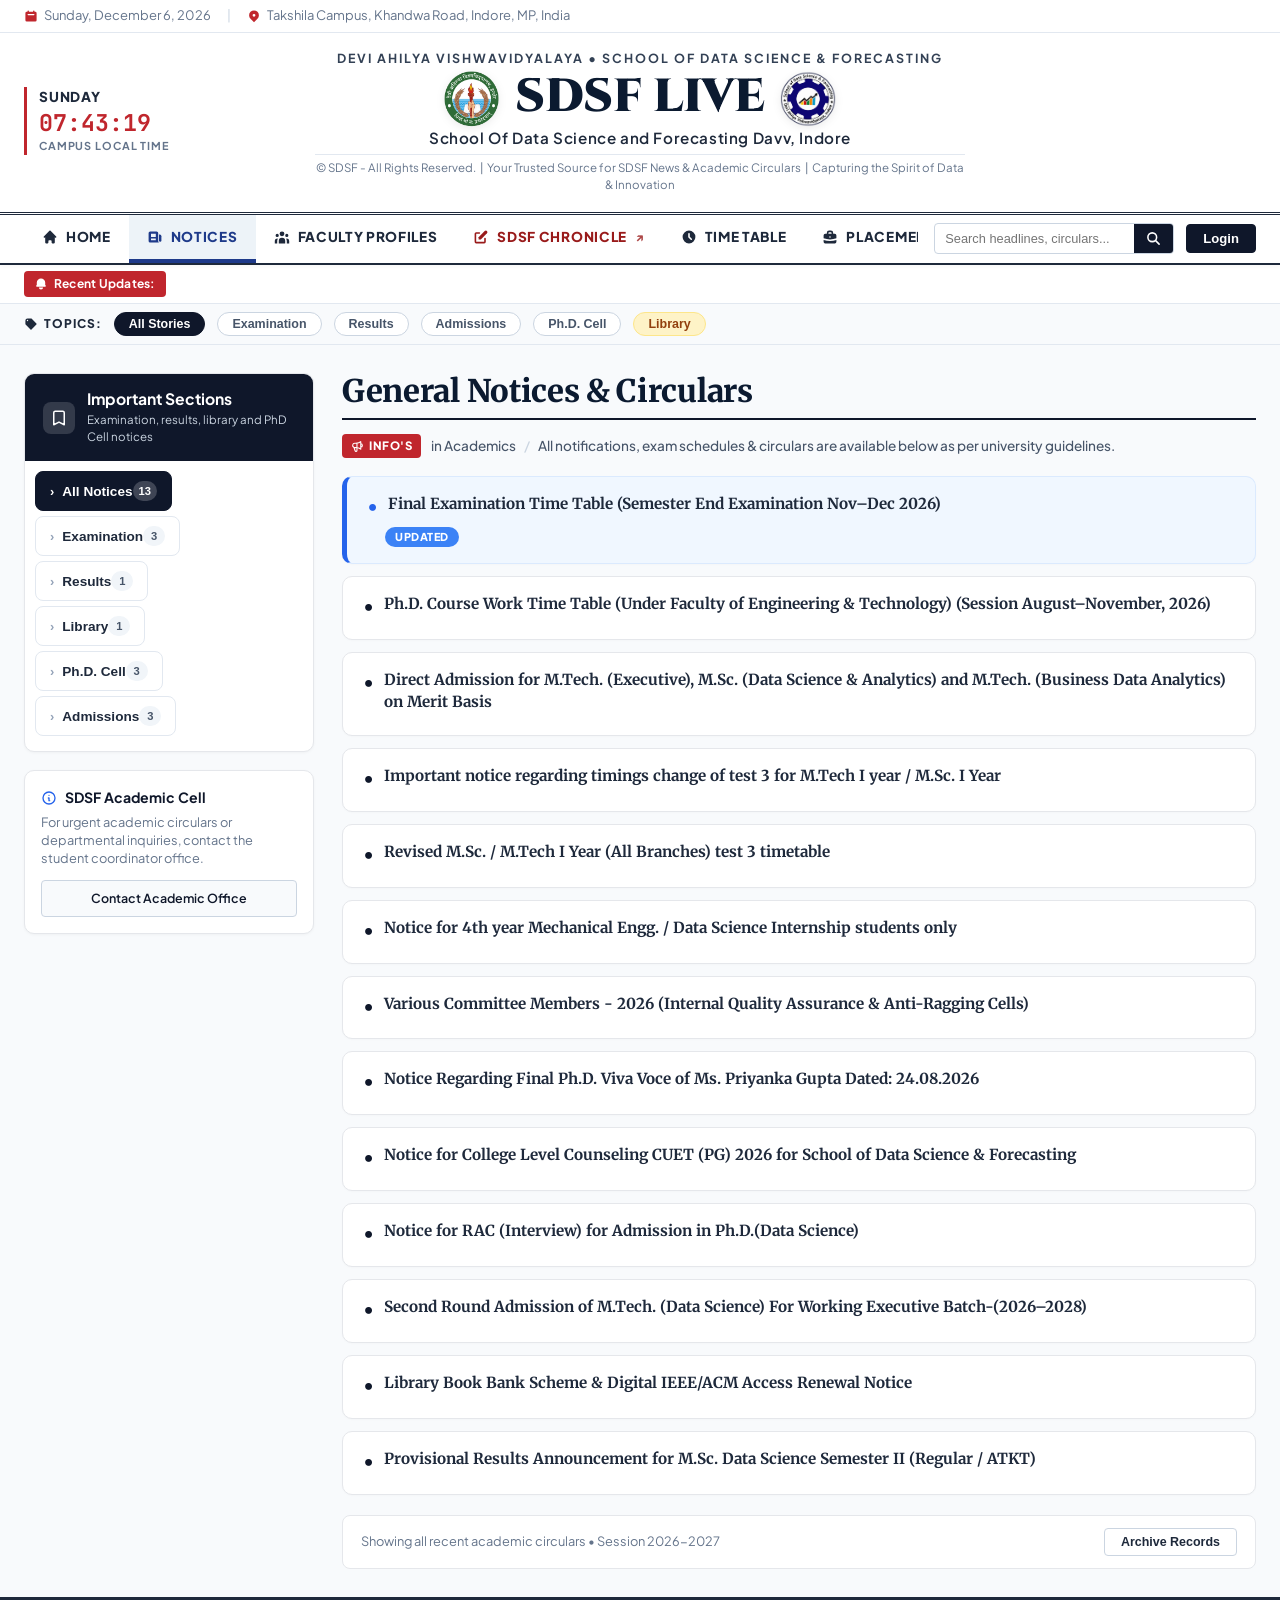
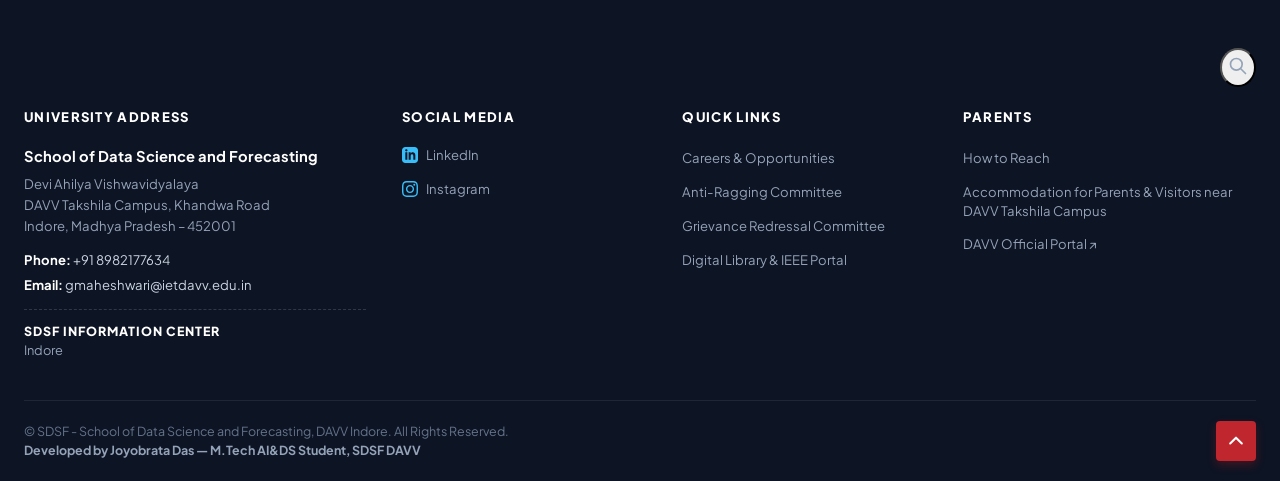
==== index.html @ da184809 "Merge pull request #7 from omsingh-19/main: Updated Placement info, font, and gallery" ====
<!DOCTYPE html>
<html lang="en">
<head>
  <meta charset="UTF-8">
  <meta name="viewport" content="width=device-width, initial-scale=1.0">
  <title>General Notices &amp; Circulars | SDSF Live</title>
  <link rel="stylesheet" href="css/style.css?v=placement-gallery-5">
  <link rel="icon" type="image/png" href="Photoes/departmentlogo_transparent.png">
</head>
<body>

  <!-- Top Editorial Date & Location Bar (Theme inspiration from Image 2) -->
  <div class="editorial-topbar">
    <div class="editorial-topbar-inner">
      <div class="topbar-meta-left">
        <span class="topbar-item" id="topbar-current-date">
          <svg fill="currentColor" viewBox="0 0 20 20"><path fill-rule="evenodd" d="M6 2a1 1 0 00-1 1v1H4a2 2 0 00-2 2v10a2 2 0 002 2h12a2 2 0 002-2V6a2 2 0 00-2-2h-1V3a1 1 0 10-2 0v1H7V3a1 1 0 00-1-1zm0 5a1 1 0 000 2h8a1 1 0 100-2H6z" clip-rule="evenodd"></path></svg>
          <span id="live-date-str">Thursday, November 19, 2026</span>
        </span>
        <span class="topbar-divider">|</span>
        <span class="topbar-item">
          <svg fill="currentColor" viewBox="0 0 20 20"><path fill-rule="evenodd" d="M5.05 4.05a7 7 0 119.9 9.9L10 18.9l-4.95-4.95a7 7 0 010-9.9zM10 11a2 2 0 100-4 2 2 0 000 4z" clip-rule="evenodd"></path></svg>
          Takshila Campus, Khandwa Road, Indore, MP, India
        </span>
      </div>
    </div>
  </div>

  <!-- Editorial Masthead (Themed like Image 2: SDSF Chronicle aesthetic) -->
  <header class="masthead-wrapper">
    <div class="masthead-inner">
      <!-- Left: Campus Local Time & Day Box -->
      <div class="masthead-timebox">
        <div class="timebox-day" id="masthead-day">THURSDAY</div>
        <div class="timebox-clock" id="masthead-live-clock">09:52:10</div>
        <div class="timebox-label">CAMPUS LOCAL TIME</div>
      </div>

      <!-- Center: Main Brand & Department Heading -->
      <div class="masthead-center">
        <div class="masthead-sub-title">DEVI AHILYA VISHWAVIDYALAYA &bull; SCHOOL OF DATA SCIENCE &amp; FORECASTING</div>
        <div class="masthead-title-row">
          <img src="Photoes/davvLogo.png" alt="DAVV Indore University Logo" class="masthead-logo">
          <h1 class="masthead-main-title">SDSF Live</h1>
          <img src="Photoes/departmentlogo_transparent.png" alt="SDSF Department Logo" class="masthead-logo">
        </div>
        <div class="masthead-fullform">School Of Data Science and Forecasting Davv, Indore</div>
        <div class="masthead-credits-line">
          &copy; SDSF - All Rights Reserved. &nbsp;|&nbsp; Your Trusted Source for SDSF News &amp; Academic Circulars &nbsp;|&nbsp; Capturing the Spirit of Data &amp; Innovation
        </div>
      </div>

      <!-- Right: Balanced Empty Spacer for clean grid alignment -->
      <div class="masthead-right-spacer" aria-hidden="true"></div>
    </div>
  </header>

  <!-- Editorial Navigation Bar (EXACTLY Styled like Image 4 with Double Top Rule & Active Underline Bar) -->
  <nav class="chronicle-navbar" aria-label="Main Navigation">
    <div class="chronicle-navbar-inner">
      <ul class="chronicle-nav-list">
        <!-- HOME Tab -->
        <li class="chronicle-nav-item">
          <a href="index.html" class="chronicle-nav-link ">
            <svg class="nav-icon" width="16" height="16" fill="currentColor" viewBox="0 0 20 20"><path d="M10.707 2.293a1 1 0 00-1.414 0l-7 7a1 1 0 001.414 1.414L4 10.414V17a1 1 0 001 1h2a1 1 0 001-1v-2a1 1 0 011-1h2a1 1 0 011 1v2a1 1 0 001 1h2a1 1 0 001-1v-6.586l.293.293a1 1 0 001.414-1.414l-7-7z"></path></svg>
            <span class="nav-text">HOME</span>
          </a>
        </li>

        <!-- NOTICES Tab -->
        <li class="chronicle-nav-item">
          <a href="index.html" class="chronicle-nav-link active">
            <svg class="nav-icon" width="16" height="16" fill="currentColor" viewBox="0 0 20 20"><path fill-rule="evenodd" d="M2 5a2 2 0 012-2h8a2 2 0 012 2v10a2 2 0 002 2H4a2 2 0 01-2-2V5zm3 1h6v4H5V6zm6 6H5v2h6v-2z" clip-rule="evenodd"></path><path d="M15 7h1a2 2 0 012 2v5.5a1.5 1.5 0 01-3 0V7z"></path></svg>
            <span class="nav-text">NOTICES</span>
          </a>
        </li>

        <!-- FACULTY PROFILES Tab -->
        <li class="chronicle-nav-item">
          <a href="faculty.html" class="chronicle-nav-link ">
            <svg class="nav-icon" width="16" height="16" fill="currentColor" viewBox="0 0 20 20"><path d="M13 6a3 3 0 11-6 0 3 3 0 016 0zM18 8a2 2 0 11-4 0 2 2 0 014 0zM14 15a4 4 0 00-8 0v3h8v-3zM6 8a2 2 0 11-4 0 2 2 0 014 0zM16 18v-3a5.972 5.972 0 00-.75-2.906A3.005 3.005 0 0119 15v3h-3zM4.75 12.094A5.973 5.973 0 004 15v3H1v-3a3 3 0 013.75-2.906z"></path></svg>
            <span class="nav-text">FACULTY PROFILES</span>
          </a>
        </li>

        <!-- SDSF CHRONICLE Tab (Replaces IET Times; Click opens external link) -->
        <li class="chronicle-nav-item">
          <a href="https://dsf.dauniv.ac.in/SDSF_News/news.php" target="_blank" rel="noopener noreferrer" class="chronicle-nav-link chronicle-external" title="Open SDSF Chronicle News Portal">
            <svg class="nav-icon" width="16" height="16" fill="currentColor" viewBox="0 0 20 20"><path d="M17.414 2.586a2 2 0 00-2.828 0L7 10.172V13h2.828l7.586-7.586a2 2 0 000-2.828z"></path><path fill-rule="evenodd" d="M2 6a2 2 0 012-2h4a1 1 0 010 2H4v10h10v-4a1 1 0 112 0v4a2 2 0 01-2 2H4a2 2 0 01-2-2V6z" clip-rule="evenodd"></path></svg>
            <span class="nav-text">SDSF CHRONICLE</span>
            <span class="external-tag">&#x2197;</span>
          </a>
        </li>

        <!-- TIME TABLE Tab -->
        <li class="chronicle-nav-item">
          <a href="timetable.html" class="chronicle-nav-link ">
            <svg class="nav-icon" width="16" height="16" fill="currentColor" viewBox="0 0 20 20"><path fill-rule="evenodd" d="M10 18a8 8 0 100-16 8 8 0 000 16zm1-12a1 1 0 10-2 0v4a1 1 0 00.293.707l2.828 2.829a1 1 0 101.415-1.415L11 9.586V6z" clip-rule="evenodd"></path></svg>
            <span class="nav-text">TIME TABLE</span>
          </a>
        </li>

        <!-- PLACEMENTS Tab (Replaces Auditorium Booking) -->
        <li class="chronicle-nav-item">
          <a href="placements.html" class="chronicle-nav-link ">
            <svg class="nav-icon" width="16" height="16" fill="currentColor" viewBox="0 0 20 20"><path fill-rule="evenodd" d="M6 6V5a3 3 0 013-3h2a3 3 0 013 3v1h2a2 2 0 012 2v3.57A22.952 22.952 0 0110 13a22.95 22.95 0 01-8-1.43V8a2 2 0 012-2h2zm2-1a1 1 0 011-1h2a1 1 0 011 1v1H8V5zm1 5a1 1 0 011-1h.01a1 1 0 110 2H10a1 1 0 01-1-1z"></path><path d="M2 13.692V16a2 2 0 002 2h12a2 2 0 002-2v-2.308A24.974 24.974 0 0110 15c-2.796 0-5.487-.46-8-1.308z"></path></svg>
            <span class="nav-text">PLACEMENTS</span>
          </a>
        </li>
      </ul>

      <!-- Right Search Box & Login (as shown in Image 4) -->
      <div class="chronicle-nav-right">
        <div class="chronicle-search-container">
          <input type="text" id="live-notices-search" placeholder="Search headlines, circulars..." onkeyup="handleLiveSearch(this.value)">
          <button type="button" class="chronicle-search-btn" title="Search" onclick="triggerSearch()">
            <svg width="15" height="15" fill="none" stroke="currentColor" viewBox="0 0 24 24"><path stroke-linecap="round" stroke-linejoin="round" stroke-width="2.5" d="M21 21l-6-6m2-5a7 7 0 11-14 0 7 7 0 0114 0z"></path></svg>
          </button>
        </div>
        <button type="button" class="btn-login-header" onclick="openLoginModal()">Login</button>
      </div>
    </div>
  </nav>

  <!-- News Ticker / Recent Updates (Directly below Nav Bar, matching Image 4 & Image 2) -->
  <div class="news-ticker-bar">
    <div class="news-ticker-inner">
      <div class="ticker-badge">
        <svg width="14" height="14" fill="currentColor" viewBox="0 0 20 20"><path d="M10 2a6 6 0 00-6 6v3.586l-.707.707A1 1 0 004 14h12a1 1 0 00.707-1.707L16 11.586V8a6 6 0 00-6-6zM10 18a3 3 0 01-3-3h6a3 3 0 01-3 3z"></path></svg>
        Recent Updates:
      </div>
      <div class="ticker-marquee-wrapper">
        <div class="ticker-marquee-content" id="ticker-content">
          <span class="ticker-item"><a href="index.html?category=examination">Final Examination Time Table (Semester End Examination Nov&ndash;Dec 2026) updated</a></span>
          <span class="ticker-sep">/</span>
          <span class="ticker-item"><a href="index.html?category=admissions">Direct Admission for M.Tech. (Executive), M.Sc. (Data Science &amp; Analytics) open on Merit Basis</a></span>
          <span class="ticker-sep">/</span>
          <span class="ticker-item"><a href="https://dsf.dauniv.ac.in/SDSF_News/news.php" target="_blank">Workshop Conducted: Cyber Security &amp; Internet Ethics at SDSF Takshila Campus</a></span>
          <span class="ticker-sep">/</span>
          <span class="ticker-item"><a href="index.html?category=phd">Ph.D. Course Work Time Table (Session August&ndash;November, 2026) released</a></span>
          <span class="ticker-sep">/</span>
          <span class="ticker-item">Welcome to SDSF Live &mdash; Official Academic &amp; Notice Portal</span>
        </div>
      </div>
    </div>
  </div>

  <!-- Topics / Quick Filter Chips (Themed after Image 2) -->
  <div class="topics-row-bar">
    <div class="topics-row-inner">
      <span class="topics-label">
        <svg width="14" height="14" fill="currentColor" viewBox="0 0 20 20"><path fill-rule="evenodd" d="M17.707 9.293a1 1 0 010 1.414l-7 7a1 1 0 01-1.414 0l-7-7A.997.997 0 012 10V5a3 3 0 013-3h5c.256 0 .512.098.707.293l7 7zM5 6a1 1 0 100-2 1 1 0 000 2z" clip-rule="evenodd"></path></svg>
        TOPICS:
      </span>
      <button type="button" class="topic-chip active" onclick="filterByTopic('all', this)">All Stories</button>
      <button type="button" class="topic-chip" onclick="filterByTopic('examination', this)">Examination</button>
      <button type="button" class="topic-chip" onclick="filterByTopic('results', this)">Results</button>
      <button type="button" class="topic-chip" onclick="filterByTopic('admissions', this)">Admissions</button>
      <button type="button" class="topic-chip" onclick="filterByTopic('phd', this)">Ph.D. Cell</button>
      <button type="button" class="topic-chip chip-amber" onclick="filterByTopic('library', this)">Library</button>
    </div>
  </div>

<!-- Main Content Area: Notices View (Plain, Simple & Elegant UI) -->
<main class="main-content-section">
  <div class="notices-layout-grid">

    <!-- Left Sidebar: Important Sections -->
    <aside class="important-sections-sidebar" aria-label="Important Notice Sections">
      <div class="important-sections-card">
        <div class="important-sections-header-simple">
          <div class="sec-header-icon-simple">
            <!-- Pin Icon -->
            <svg width="18" height="18" fill="none" stroke="currentColor" viewBox="0 0 24 24">
              <path stroke-linecap="round" stroke-linejoin="round" stroke-width="2" d="M5 5a2 2 0 012-2h10a2 2 0 012 2v16l-7-3.5L5 21V5z"></path>
            </svg>
          </div>
          <div class="sec-header-text">
            <h3>Important Sections</h3>
            <p>Examination, results, library and PhD Cell notices</p>
          </div>
        </div>

        <ul class="important-sections-list">
          <!-- All Notices -->
          <li class="sec-nav-item">
            <button type="button" class="sec-nav-link active" data-category="all" onclick="filterByCategory('all', this)">
              <span class="sec-nav-label">
                <span class="chevron">&#x203A;</span>
                All Notices
              </span>
              <span class="badge-count">13</span>
            </button>
          </li>

          <!-- Examination -->
          <li class="sec-nav-item">
            <button type="button" class="sec-nav-link" data-category="examination" onclick="filterByCategory('examination', this)">
              <span class="sec-nav-label">
                <span class="chevron">&#x203A;</span>
                Examination
              </span>
              <span class="badge-count">3</span>
            </button>
          </li>

          <!-- Results -->
          <li class="sec-nav-item">
            <button type="button" class="sec-nav-link" data-category="results" onclick="filterByCategory('results', this)">
              <span class="sec-nav-label">
                <span class="chevron">&#x203A;</span>
                Results
              </span>
              <span class="badge-count">1</span>
            </button>
          </li>

          <!-- Library -->
          <li class="sec-nav-item">
            <button type="button" class="sec-nav-link" data-category="library" onclick="filterByCategory('library', this)">
              <span class="sec-nav-label">
                <span class="chevron">&#x203A;</span>
                Library
              </span>
              <span class="badge-count">1</span>
            </button>
          </li>

          <!-- Ph.D. Cell -->
          <li class="sec-nav-item">
            <button type="button" class="sec-nav-link" data-category="phd" onclick="filterByCategory('phd', this)">
              <span class="sec-nav-label">
                <span class="chevron">&#x203A;</span>
                Ph.D. Cell
              </span>
              <span class="badge-count">3</span>
            </button>
          </li>

          <!-- Admissions -->
          <li class="sec-nav-item">
            <button type="button" class="sec-nav-link" data-category="admissions" onclick="filterByCategory('admissions', this)">
              <span class="sec-nav-label">
                <span class="chevron">&#x203A;</span>
                Admissions
              </span>
              <span class="badge-count">3</span>
            </button>
          </li>
        </ul>
      </div>

      <!-- Quick Info / Helpdesk Card -->
      <div class="sidebar-info-card">
        <h4>
          <svg width="16" height="16" fill="none" stroke="#2563eb" viewBox="0 0 24 24"><path stroke-linecap="round" stroke-linejoin="round" stroke-width="2" d="M13 16h-1v-4h-1m1-4h.01M21 12a9 9 0 11-18 0 9 9 0 0118 0z"></path></svg>
          SDSF Academic Cell
        </h4>
        <p>For urgent academic circulars or departmental inquiries, contact the student coordinator office.</p>
        <a href="mailto:gmaheshwari@ietdavv.edu.in" class="btn-contact-help">Contact Academic Office</a>
      </div>
    </aside>

    <!-- Right Main Area: General Notices & Circulars (Exact UI from Latest Image) -->
    <section class="official-notices-section" aria-label="General Notices and Circulars">
      <!-- Section Title matching image: "General Notices & Circulars" -->
      <div class="official-notices-title-wrapper">
        <h2 class="official-notices-main-heading">General Notices &amp; Circulars</h2>
      </div>

      <!-- Red INFO'S Callout Line matching image -->
      <div class="infos-subbar-clean">
        <span class="infos-tag-pill">
          <svg width="13" height="13" fill="none" stroke="currentColor" viewBox="0 0 24 24"><path stroke-linecap="round" stroke-linejoin="round" stroke-width="2" d="M11 5.882V19.24a1.76 1.76 0 01-3.417.592l-2.147-6.15M18 13a3 3 0 100-6M5.436 13.683A4.001 4.001 0 017 6h1.832c4.1 0 7.625-1.234 9.168-3v14c-1.543-1.766-5.067-3-9.168-3H7a3.988 3.988 0 01-1.564-.317z"></path></svg>
          INFO'S
        </span>
        <span class="infos-subbar-text">
          in Academics &nbsp;<span class="infos-slash">/</span>&nbsp; All notifications, exam schedules &amp; circulars are available below as per university guidelines.
        </span>
      </div>

      <!-- Clean, Plain and Simple Notices Cards List (Exactly as in uploaded image) -->
      <div class="clean-notices-list" id="notices-list-wrapper">
                  <article class="clean-notice-card clean-notice-card-featured" 
                   data-id="1" 
                   data-category="examination">
            <div class="clean-notice-content">
              <!-- Bullet and Title in Serif Typography -->
              <div class="clean-notice-title-row">
                <span class="clean-notice-bullet bullet-blue">&bull;</span>
                <h3 class="clean-notice-title">
                                      <a href="notices_pdfs/FinalExaminationTimeTable.pdf" target="_blank" rel="noopener noreferrer">
                                      Final Examination Time Table (Semester End Examination Nov–Dec 2026)                                      </a>
                                  </h3>
              </div>

              <!-- Badge below title if present (e.g. UPDATED badge on first card) -->
                              <div class="clean-notice-badge-wrapper">
                  <span class="clean-notice-badge clean-badge-primary">
                    UPDATED                  </span>
                </div>
                          </div>
          </article>
                  <article class="clean-notice-card " 
                   data-id="2" 
                   data-category="phd">
            <div class="clean-notice-content">
              <!-- Bullet and Title in Serif Typography -->
              <div class="clean-notice-title-row">
                <span class="clean-notice-bullet ">&bull;</span>
                <h3 class="clean-notice-title">
                                      <a href="notices_pdfs/Ph.D.-Course-Work-Time-Table-2026.pdf" target="_blank" rel="noopener noreferrer">
                                      Ph.D. Course Work Time Table (Under Faculty of Engineering &amp; Technology) (Session August–November, 2026)                                      </a>
                                  </h3>
              </div>

              <!-- Badge below title if present (e.g. UPDATED badge on first card) -->
                              <div class="clean-notice-badge-wrapper">
                  <span class="clean-notice-badge clean-badge-neutral">
                    LATEST                  </span>
                </div>
                          </div>
          </article>
                  <article class="clean-notice-card " 
                   data-id="3" 
                   data-category="admissions">
            <div class="clean-notice-content">
              <!-- Bullet and Title in Serif Typography -->
              <div class="clean-notice-title-row">
                <span class="clean-notice-bullet ">&bull;</span>
                <h3 class="clean-notice-title">
                                      <a href="notices_pdfs/08-21-2026_0405pm87036.pdf" target="_blank" rel="noopener noreferrer">
                                      Direct Admission for M.Tech. (Executive), M.Sc. (Data Science &amp; Analytics) and M.Tech. (Business Data Analytics) on Merit Basis                                      </a>
                                  </h3>
              </div>

              <!-- Badge below title if present (e.g. UPDATED badge on first card) -->
                              <div class="clean-notice-badge-wrapper">
                  <span class="clean-notice-badge clean-badge-neutral">
                    OPEN                  </span>
                </div>
                          </div>
          </article>
                  <article class="clean-notice-card " 
                   data-id="4" 
                   data-category="examination">
            <div class="clean-notice-content">
              <!-- Bullet and Title in Serif Typography -->
              <div class="clean-notice-title-row">
                <span class="clean-notice-bullet ">&bull;</span>
                <h3 class="clean-notice-title">
                                      Important notice regarding timings change of test 3 for M.Tech I year / M.Sc. I Year                                  </h3>
              </div>

              <!-- Badge below title if present (e.g. UPDATED badge on first card) -->
                              <div class="clean-notice-badge-wrapper">
                  <span class="clean-notice-badge clean-badge-neutral">
                    CIRCULAR                  </span>
                </div>
                          </div>
          </article>
                  <article class="clean-notice-card " 
                   data-id="5" 
                   data-category="examination">
            <div class="clean-notice-content">
              <!-- Bullet and Title in Serif Typography -->
              <div class="clean-notice-title-row">
                <span class="clean-notice-bullet ">&bull;</span>
                <h3 class="clean-notice-title">
                                      Revised M.Sc. / M.Tech I Year (All Branches) test 3 timetable                                  </h3>
              </div>

              <!-- Badge below title if present (e.g. UPDATED badge on first card) -->
                              <div class="clean-notice-badge-wrapper">
                  <span class="clean-notice-badge clean-badge-neutral">
                    REVISED                  </span>
                </div>
                          </div>
          </article>
                  <article class="clean-notice-card " 
                   data-id="6" 
                   data-category="general">
            <div class="clean-notice-content">
              <!-- Bullet and Title in Serif Typography -->
              <div class="clean-notice-title-row">
                <span class="clean-notice-bullet ">&bull;</span>
                <h3 class="clean-notice-title">
                                      Notice for 4th year Mechanical Engg. / Data Science Internship students only                                  </h3>
              </div>

              <!-- Badge below title if present (e.g. UPDATED badge on first card) -->
                              <div class="clean-notice-badge-wrapper">
                  <span class="clean-notice-badge clean-badge-neutral">
                    LATEST                  </span>
                </div>
                          </div>
          </article>
                  <article class="clean-notice-card " 
                   data-id="7" 
                   data-category="general">
            <div class="clean-notice-content">
              <!-- Bullet and Title in Serif Typography -->
              <div class="clean-notice-title-row">
                <span class="clean-notice-bullet ">&bull;</span>
                <h3 class="clean-notice-title">
                                      <a href="notices_pdfs/Anti-Raggin-Committee-Members-2026.pdf" target="_blank" rel="noopener noreferrer">
                                      Various Committee Members - 2026 (Internal Quality Assurance &amp; Anti-Ragging Cells)                                      </a>
                                  </h3>
              </div>

              <!-- Badge below title if present (e.g. UPDATED badge on first card) -->
                              <div class="clean-notice-badge-wrapper">
                  <span class="clean-notice-badge clean-badge-neutral">
                    OFFICIAL                  </span>
                </div>
                          </div>
          </article>
                  <article class="clean-notice-card " 
                   data-id="8" 
                   data-category="phd">
            <div class="clean-notice-content">
              <!-- Bullet and Title in Serif Typography -->
              <div class="clean-notice-title-row">
                <span class="clean-notice-bullet ">&bull;</span>
                <h3 class="clean-notice-title">
                                      <a href="notices_pdfs/Ph.D.Vivo-Voce-Ms-Priyanka-Gupta.pdf" target="_blank" rel="noopener noreferrer">
                                      Notice Regarding Final Ph.D. Viva Voce of Ms. Priyanka Gupta Dated: 24.08.2026                                      </a>
                                  </h3>
              </div>

              <!-- Badge below title if present (e.g. UPDATED badge on first card) -->
                              <div class="clean-notice-badge-wrapper">
                  <span class="clean-notice-badge clean-badge-neutral">
                    VIVA VOCE                  </span>
                </div>
                          </div>
          </article>
                  <article class="clean-notice-card " 
                   data-id="9" 
                   data-category="admissions">
            <div class="clean-notice-content">
              <!-- Bullet and Title in Serif Typography -->
              <div class="clean-notice-title-row">
                <span class="clean-notice-bullet ">&bull;</span>
                <h3 class="clean-notice-title">
                                      Notice for College Level Counseling CUET (PG) 2026 for School of Data Science &amp; Forecasting                                  </h3>
              </div>

              <!-- Badge below title if present (e.g. UPDATED badge on first card) -->
                              <div class="clean-notice-badge-wrapper">
                  <span class="clean-notice-badge clean-badge-neutral">
                    COUNSELING                  </span>
                </div>
                          </div>
          </article>
                  <article class="clean-notice-card " 
                   data-id="10" 
                   data-category="phd">
            <div class="clean-notice-content">
              <!-- Bullet and Title in Serif Typography -->
              <div class="clean-notice-title-row">
                <span class="clean-notice-bullet ">&bull;</span>
                <h3 class="clean-notice-title">
                                      <a href="notices_pdfs/RAC-Data-Science-June-2026.pdf" target="_blank" rel="noopener noreferrer">
                                      Notice for RAC (Interview) for Admission in Ph.D.(Data Science)                                      </a>
                                  </h3>
              </div>

              <!-- Badge below title if present (e.g. UPDATED badge on first card) -->
                              <div class="clean-notice-badge-wrapper">
                  <span class="clean-notice-badge clean-badge-neutral">
                    INTERVIEW                  </span>
                </div>
                          </div>
          </article>
                  <article class="clean-notice-card " 
                   data-id="11" 
                   data-category="admissions">
            <div class="clean-notice-content">
              <!-- Bullet and Title in Serif Typography -->
              <div class="clean-notice-title-row">
                <span class="clean-notice-bullet ">&bull;</span>
                <h3 class="clean-notice-title">
                                      <a href="notices_pdfs/Second Round Admission of M.Tech. (Data Science) M.Tech. (Data Science) For Working Executive Batch-(2026-2028).pdf" target="_blank" rel="noopener noreferrer">
                                      Second Round Admission of M.Tech. (Data Science) For Working Executive Batch-(2026–2028)                                      </a>
                                  </h3>
              </div>

              <!-- Badge below title if present (e.g. UPDATED badge on first card) -->
                              <div class="clean-notice-badge-wrapper">
                  <span class="clean-notice-badge clean-badge-neutral">
                    EXECUTIVE                  </span>
                </div>
                          </div>
          </article>
                  <article class="clean-notice-card " 
                   data-id="12" 
                   data-category="library">
            <div class="clean-notice-content">
              <!-- Bullet and Title in Serif Typography -->
              <div class="clean-notice-title-row">
                <span class="clean-notice-bullet ">&bull;</span>
                <h3 class="clean-notice-title">
                                      Library Book Bank Scheme &amp; Digital IEEE/ACM Access Renewal Notice                                  </h3>
              </div>

              <!-- Badge below title if present (e.g. UPDATED badge on first card) -->
                              <div class="clean-notice-badge-wrapper">
                  <span class="clean-notice-badge clean-badge-neutral">
                    LIBRARY                  </span>
                </div>
                          </div>
          </article>
                  <article class="clean-notice-card " 
                   data-id="13" 
                   data-category="results">
            <div class="clean-notice-content">
              <!-- Bullet and Title in Serif Typography -->
              <div class="clean-notice-title-row">
                <span class="clean-notice-bullet ">&bull;</span>
                <h3 class="clean-notice-title">
                                      Provisional Results Announcement for M.Sc. Data Science Semester II (Regular / ATKT)                                  </h3>
              </div>

              <!-- Badge below title if present (e.g. UPDATED badge on first card) -->
                              <div class="clean-notice-badge-wrapper">
                  <span class="clean-notice-badge clean-badge-neutral">
                    RESULT                  </span>
                </div>
                          </div>
          </article>
              </div>

      <!-- Bottom Archive Controls -->
      <div class="notices-pagination-bar" style="margin-top: 20px; border-radius: 8px;">
        <span>Showing all recent academic circulars &bull; Session 2026-2027</span>
        <button type="button" class="btn-load-more" onclick="alert('All archive records loaded from Takshila DAVV repository.')">Archive Records</button>
      </div>
    </section>
  </div>
</main>

  <!-- Footer (Image 4 Design & Content) -->
  <footer class="site-footer">
    <div class="footer-inner">
      <!-- Top Row with Search Icon -->
      <div class="footer-top-row">
        <button type="button" class="footer-search-trigger" onclick="document.getElementById('live-notices-search')?.focus(); window.scrollTo({top: 0, behavior: 'smooth'});" title="Search SDSF Portal" aria-label="Search SDSF Portal">
          <svg width="20" height="20" fill="none" stroke="currentColor" viewBox="0 0 24 24"><path stroke-linecap="round" stroke-linejoin="round" stroke-width="2" d="M21 21l-6-6m2-5a7 7 0 11-14 0 7 7 0 0114 0z"></path></svg>
        </button>
      </div>

      <!-- 4 Columns Grid -->
      <div class="footer-columns-grid">
        <!-- Col 1: University Address -->
        <div class="footer-col">
          <h4>UNIVERSITY ADDRESS</h4>
          <div class="footer-univ-name">School of Data Science and Forecasting</div>
          <div class="footer-address-text">
            Devi Ahilya Vishwavidyalaya<br>
            DAVV Takshila Campus, Khandwa Road<br>
            Indore, Madhya Pradesh &ndash; 452001
          </div>
          <div class="footer-contact-line">
            <strong>Phone:</strong> <a href="tel:+918982177634">+91 8982177634</a>
          </div>
          <div class="footer-contact-line">
            <strong>Email:</strong> <a href="mailto:gmaheshwari@ietdavv.edu.in">gmaheshwari@ietdavv.edu.in</a>
          </div>
          
          <div class="footer-info-center-box">
            <h5>SDSF INFORMATION CENTER</h5>
            <p>Indore</p>
          </div>
        </div>

        <!-- Col 2: Social Media -->
        <div class="footer-col">
          <h4>SOCIAL MEDIA</h4>
          <ul class="footer-links-list">
            <li>
              <a href="https://www.linkedin.com" target="_blank" rel="noopener noreferrer" class="footer-social-link">
                <svg fill="currentColor" viewBox="0 0 24 24"><path d="M19 0h-14c-2.761 0-5 2.239-5 5v14c0 2.761 2.239 5 5 5h14c2.762 0 5-2.239 5-5v-14c0-2.761-2.238-5-5-5zm-11 19h-3v-11h3v11zm-1.5-12.268c-.966 0-1.75-.79-1.75-1.764s.784-1.764 1.75-1.764 1.75.79 1.75 1.764-.783 1.764-1.75 1.764zm13.5 12.268h-3v-5.604c0-3.368-4-3.113-4 0v5.604h-3v-11h3v1.765c1.396-2.586 7-2.777 7 2.476v6.759z"/></svg>
                LinkedIn
              </a>
            </li>
            <li>
              <a href="https://www.instagram.com" target="_blank" rel="noopener noreferrer" class="footer-social-link">
                <svg fill="currentColor" viewBox="0 0 24 24"><path d="M12 2.163c3.204 0 3.584.012 4.85.07 3.252.148 4.771 1.691 4.919 4.919.058 1.265.069 1.645.069 4.849 0 3.205-.012 3.584-.069 4.849-.149 3.225-1.664 4.771-4.919 4.919-1.266.058-1.644.07-4.85.07-3.204 0-3.584-.012-4.849-.07-3.26-.149-4.771-1.699-4.919-4.92-.058-1.265-.07-1.644-.07-4.849 0-3.204.013-3.583.07-4.849.149-3.227 1.664-4.771 4.919-4.919 1.266-.057 1.645-.069 4.849-.069zm0-2.163c-3.259 0-3.667.014-4.947.072-4.358.2-6.78 2.618-6.98 6.98-.059 1.281-.073 1.689-.073 4.948 0 3.259.014 3.668.072 4.948.2 4.358 2.618 6.78 6.98 6.98 1.281.058 1.689.072 4.948.072 3.259 0 3.668-.014 4.948-.072 4.354-.2 6.782-2.618 6.979-6.98.059-1.28.073-1.689.073-4.948 0-3.259-.014-3.667-.072-4.947-.196-4.354-2.617-6.78-6.979-6.98-1.281-.059-1.69-.073-4.949-.073zm0 5.838c-3.403 0-6.162 2.759-6.162 6.162s2.759 6.163 6.162 6.163 6.162-2.759 6.162-6.163c0-3.403-2.759-6.162-6.162-6.162zm0 10.162c-2.209 0-4-1.79-4-4 0-2.209 1.791-4 4-4s4 1.791 4 4c0 2.21-1.791 4-4 4zm6.406-11.845c-.796 0-1.441.645-1.441 1.44s.645 1.44 1.441 1.44c.795 0 1.439-.645 1.439-1.44s-.644-1.44-1.439-1.44z"/></svg>
                Instagram
              </a>
            </li>
          </ul>
        </div>

        <!-- Col 3: Quick Links -->
        <div class="footer-col">
          <h4>QUICK LINKS</h4>
          <ul class="footer-links-list">
            <li><a href="placements.html">Careers &amp; Opportunities</a></li>
            <li><a href="index.html?category=general">Anti-Ragging Committee</a></li>
            <li><a href="index.html?category=general">Grievance Redressal Committee</a></li>
            <li><a href="index.html?category=library">Digital Library &amp; IEEE Portal</a></li>
          </ul>
        </div>

        <!-- Col 4: Parents -->
        <div class="footer-col">
          <h4>PARENTS</h4>
          <ul class="footer-links-list">
            <li><a href="#">How to Reach</a></li>
            <li><a href="#">Accommodation for Parents &amp; Visitors near DAVV Takshila Campus</a></li>
            <li><a href="https://www.dauniv.ac.in" target="_blank" rel="noopener noreferrer">DAVV Official Portal &#x2197;</a></li>
          </ul>
        </div>
      </div>

      <!-- Bottom Bar -->
      <div class="footer-bottom-bar">
        <div class="footer-copy-text">
          &copy; SDSF - School of Data Science and Forecasting, DAVV Indore. All Rights Reserved.<br>
          <strong>Developed by Joyobrata Das &mdash; M.Tech AI&amp;DS Student, SDSF DAVV</strong>
        </div>

        <!-- Back to Top Button -->
        <button type="button" class="btn-back-to-top" onclick="window.scrollTo({top: 0, behavior: 'smooth'})" title="Back to top" aria-label="Back to top">
          <svg width="20" height="20" fill="none" stroke="currentColor" viewBox="0 0 24 24"><path stroke-linecap="round" stroke-linejoin="round" stroke-width="2.5" d="M5 15l7-7 7 7"></path></svg>
        </button>
      </div>
    </div>
  </footer>

  <!-- Login Modal -->
  <div class="modal-overlay" id="loginModal">
    <div class="modal-dialog">
      <div class="modal-header">
        <h3>SDSF Live Portal Login</h3>
        <button type="button" class="modal-close-btn" onclick="closeLoginModal()">&times;</button>
      </div>
      <div class="modal-body">
        <form onsubmit="handleLoginSubmit(event)">
          <div class="form-group">
            <label for="loginRole">Account Type</label>
            <select id="loginRole" class="form-control">
              <option value="student">Student Portal</option>
              <option value="faculty">Faculty &amp; TT Incharge</option>
              <option value="admin">Administrator / Examination Cell</option>
            </select>
          </div>
          <div class="form-group">
            <label for="loginId">Enrollment / Employee ID</label>
            <input type="text" id="loginId" class="form-control" placeholder="e.g. DS2026-042" required>
          </div>
          <div class="form-group">
            <label for="loginPass">Password</label>
            <input type="password" id="loginPass" class="form-control" placeholder="Enter your password" required>
          </div>
          <button type="submit" class="btn-submit-modal">Sign In to SDSF Live</button>
        </form>
      </div>
    </div>
  </div>

  <!-- Notice Details Modal -->
  <div class="modal-overlay" id="noticeDetailsModal">
    <div class="modal-dialog" style="max-width: 600px;">
      <div class="modal-header">
        <h3 id="modalNoticeTitle">Notice Title</h3>
        <button type="button" class="modal-close-btn" onclick="closeNoticeModal()">&times;</button>
      </div>
      <div class="modal-body">
        <div id="modalNoticeMeta" style="font-size: 0.8rem; color: #64748b; margin-bottom: 12px;"></div>
        <p id="modalNoticeBody" style="font-size: 0.9rem; line-height: 1.6; color: #1e293b; margin-bottom: 20px;"></p>
        <div style="display: flex; justify-content: flex-end; gap: 10px;">
          <button type="button" class="btn-load-more" onclick="closeNoticeModal()">Close</button>
          <a href="#" id="modalNoticeDownloadBtn" class="btn-filter-apply" style="display: inline-flex; align-items: center; gap: 6px;" target="_blank">
            <svg width="14" height="14" fill="none" stroke="currentColor" viewBox="0 0 24 24"><path stroke-linecap="round" stroke-linejoin="round" stroke-width="2" d="M4 16v1a3 3 0 003 3h10a3 3 0 003-3v-1m-4-4l-4 4m0 0l-4-4m4 4V4"></path></svg>
            Download PDF
          </a>
        </div>
      </div>
    </div>
  </div>

  <script src="js/main.js?v=placement-gallery-3"></script>
</body>
</html>
---- css/style.css ----
/* ==========================================================================
   SDSF Live - School of Data Science & Forecasting, DAVV Indore
   Theme: Editorial Academic (Chronicle Clean Aesthetic)
   ========================================================================== */

@import url('https://fonts.googleapis.com/css2?family=Cinzel:wght@600;700;800;900&family=Playfair+Display:ital,wght@0,600;0,700;0,800;0,900;1,600&family=Plus+Jakarta+Sans:wght@300;400;500;600;700;800&family=Merriweather:ital,wght@0,300;0,400;0,700;1,400&family=JetBrains+Mono:wght@400;500;600&display=swap');

:root {
  /* Color Palette - Clean Editorial & Academic */
  --primary-navy: #0b1c38;
  --secondary-navy: #152846;
  --nav-navy: #1e293b;
  --active-blue-bar: #1e3a8a;
  --active-tab-bg: #edf3f8;
  
  --crimson-accent: #c0262d;
  --crimson-hover: #991b1b;
  
  --blue-featured: #2563eb;
  --blue-badge: #3b82f6;
  --blue-soft-bg: #f0f7ff;
  --blue-soft-border: #dbeafe;
  
  --bg-page: #f8fafc;
  --bg-card: #ffffff;
  --border-light: #e2e8f0;
  --border-medium: #cbd5e1;
  --border-card: #e5e7eb;
  --border-dark: #1e293b;
  
  --text-main: #0f172a;
  --text-heading: #0b1a30;
  --text-muted: #64748b;
  --text-light: #94a3b8;
  
  --font-serif: 'Merriweather', 'Playfair Display', Georgia, serif;
  --font-masthead: 'Cinzel', 'Playfair Display', serif;
  --font-sans: 'Plus Jakarta Sans', system-ui, -apple-system, sans-serif;
  --font-mono: 'JetBrains Mono', monospace;
  
  --radius-sm: 4px;
  --radius-md: 8px;
  --radius-lg: 10px;
  --radius-pill: 9999px;
  
  --shadow-sm: 0 1px 3px rgba(0, 0, 0, 0.04);
  --shadow-md: 0 4px 12px -2px rgba(15, 28, 56, 0.06);
  
  --transition: all 0.18s cubic-bezier(0.16, 1, 0.3, 1);
}

* {
  margin: 0;
  padding: 0;
  box-sizing: border-box;
}

body {
  font-family: var(--font-sans);
  background-color: var(--bg-page);
  color: var(--text-main);
  line-height: 1.5;
  -webkit-font-smoothing: antialiased;
  min-height: 100vh;
  display: flex;
  flex-direction: column;
}

a {
  color: inherit;
  text-decoration: none;
}

/* ==========================================================================
   TOP EDITORIAL METADATA BAR (Image 2 Theme)
   ========================================================================== */
.editorial-topbar {
  background: #ffffff;
  border-bottom: 1px solid var(--border-light);
  padding: 6px 24px;
  font-size: 0.8125rem;
  color: var(--text-muted);
}

.editorial-topbar-inner {
  max-width: 1400px;
  margin: 0 auto;
  display: flex;
  align-items: center;
  justify-content: space-between;
}

.topbar-meta-left {
  display: flex;
  align-items: center;
  gap: 16px;
}

.topbar-item {
  display: inline-flex;
  align-items: center;
  gap: 6px;
}

.topbar-item svg {
  width: 14px;
  height: 14px;
  color: var(--crimson-accent);
}

.topbar-divider {
  color: var(--border-medium);
}

/* ==========================================================================
   MAIN SITE MASTHEAD (Chronicle Editorial Header)
   ========================================================================== */
.masthead-wrapper {
  background: #ffffff;
  padding: 16px 24px 18px 24px;
  position: relative;
}

.masthead-inner {
  max-width: 1400px;
  margin: 0 auto;
  display: grid;
  grid-template-columns: 200px 1fr 200px;
  align-items: center;
  gap: 20px;
}

/* Left Clock Box */
.masthead-timebox {
  border-left: 3px solid var(--crimson-accent);
  padding-left: 12px;
}

.timebox-day {
  font-size: 0.85rem;
  font-weight: 800;
  text-transform: uppercase;
  color: #1e293b;
  letter-spacing: 0.06em;
}

.timebox-clock {
  font-family: var(--font-mono);
  font-size: 1.45rem;
  font-weight: 700;
  color: var(--crimson-accent);
  line-height: 1.15;
  margin: 2px 0;
}

.timebox-label {
  font-size: 0.68rem;
  font-weight: 700;
  letter-spacing: 0.08em;
  color: var(--text-muted);
  text-transform: uppercase;
}

/* Center Editorial Masthead */
.masthead-center {
  text-align: center;
  display: flex;
  flex-direction: column;
  align-items: center;
}

.masthead-sub-title {
  font-size: 0.78rem;
  font-weight: 700;
  letter-spacing: 0.16em;
  text-transform: uppercase;
  color: #334155;
  margin-bottom: 4px;
}

.masthead-title-row {
  display: flex;
  align-items: center;
  justify-content: center;
  gap: 16px;
}

.masthead-logo {
  height: 56px;
  width: auto;
  object-fit: contain;
  filter: drop-shadow(0 2px 4px rgba(0,0,0,0.08));
}

.masthead-main-title {
  font-family: var(--font-masthead);
  font-size: 2.9rem;
  font-weight: 900;
  color: #0b1a30;
  letter-spacing: -0.01em;
  text-transform: uppercase;
  line-height: 1;
  margin: 2px 0 6px 0;
}

.masthead-fullform {
  font-size: 0.95rem;
  font-weight: 600;
  color: #1e293b;
  letter-spacing: 0.04em;
  margin-bottom: 4px;
}

.masthead-credits-line {
  font-size: 0.72rem;
  color: var(--text-muted);
  border-top: 1px solid var(--border-light);
  padding-top: 4px;
  width: 100%;
  max-width: 650px;
}

.masthead-right-spacer {
  width: 100%;
}

/* ==========================================================================
   NAVIGATION BAR (EXACTLY MATCHING IMAGE 4)
   - Double top horizontal line
   - Clean horizontal tabs with icons and bold uppercase labels
   - Active tab with light soft blue box and dark navy bottom bar
   - Bottom dividing rule
   ========================================================================== */
.chronicle-navbar {
  background: #ffffff;
  border-top: 3px double #1e293b;
  border-bottom: 2px solid #1e293b;
  position: sticky;
  top: 0;
  z-index: 100;
  box-shadow: 0 2px 4px rgba(0,0,0,0.03);
}

.chronicle-navbar-inner {
  max-width: 1400px;
  margin: 0 auto;
  display: flex;
  align-items: stretch;
  justify-content: space-between;
  padding: 0 24px;
  gap: 16px;
}

.chronicle-nav-list {
  display: flex;
  align-items: stretch;
  list-style: none;
  overflow-x: auto;
  scrollbar-width: none;
  margin: 0;
  padding: 0;
}

.chronicle-nav-list::-webkit-scrollbar {
  display: none;
}

.chronicle-nav-item {
  display: flex;
  align-items: stretch;
  flex-shrink: 0;
}

.chronicle-nav-link {
  display: inline-flex;
  align-items: center;
  gap: 8px;
  padding: 12px 18px;
  font-size: 0.85rem;
  font-weight: 800;
  letter-spacing: 0.05em;
  text-transform: uppercase;
  color: #1e293b;
  background: transparent;
  border-bottom: 4px solid transparent;
  transition: var(--transition);
  position: relative;
  text-decoration: none;
}

.chronicle-nav-link .nav-icon {
  width: 16px;
  height: 16px;
  color: #1e293b;
  flex-shrink: 0;
}

.chronicle-nav-link:hover {
  background: #f8fafc;
  color: #0b1a30;
}

/* Active tab style matching Image 4 */
.chronicle-nav-link.active {
  background: var(--active-tab-bg);
  color: var(--active-blue-bar);
  border-bottom: 4px solid var(--active-blue-bar);
}

.chronicle-nav-link.active .nav-icon {
  color: var(--active-blue-bar);
}

.chronicle-nav-link.chronicle-external {
  color: #991b1b;
}

.chronicle-nav-link.chronicle-external .nav-icon {
  color: #991b1b;
}

.chronicle-nav-link.chronicle-external:hover {
  background: #fef2f2;
}

.chronicle-nav-link.chronicle-external .external-tag {
  font-size: 0.75rem;
  font-weight: 800;
  opacity: 0.8;
}

/* Right Search & Login Area in Navigation Bar */
.chronicle-nav-right {
  display: flex;
  align-items: center;
  gap: 12px;
  padding: 6px 0;
}

.chronicle-search-container {
  display: flex;
  align-items: center;
  background: #ffffff;
  border: 1px solid var(--border-medium);
  border-radius: var(--radius-sm);
  padding: 0 0 0 10px;
  width: 240px;
  overflow: hidden;
}

.chronicle-search-container input {
  border: none;
  outline: none;
  background: transparent;
  font-size: 0.8rem;
  width: 100%;
  color: #1e293b;
  padding: 6px 0;
}

.chronicle-search-btn {
  background: #0f172a;
  border: none;
  color: #ffffff;
  padding: 7px 12px;
  display: flex;
  align-items: center;
  justify-content: center;
  cursor: pointer;
  transition: var(--transition);
}

.chronicle-search-btn:hover {
  background: #2563eb;
}

.btn-login-header {
  display: inline-flex;
  align-items: center;
  padding: 6px 16px;
  background: #0f172a;
  color: #ffffff;
  border: 1px solid #0f172a;
  border-radius: var(--radius-sm);
  font-size: 0.82rem;
  font-weight: 700;
  cursor: pointer;
  transition: var(--transition);
}

.btn-login-header:hover {
  background: #2563eb;
  border-color: #2563eb;
}

/* ==========================================================================
   TICKER & RECENT UPDATES (Image 2 & 4 Feature)
   ========================================================================== */
.news-ticker-bar {
  background: #ffffff;
  border-bottom: 1px solid var(--border-light);
  padding: 6px 24px;
}

.news-ticker-inner {
  max-width: 1400px;
  margin: 0 auto;
  display: flex;
  align-items: center;
  gap: 14px;
  overflow: hidden;
}

.ticker-badge {
  display: inline-flex;
  align-items: center;
  gap: 6px;
  background: var(--crimson-accent);
  color: #ffffff;
  font-size: 0.75rem;
  font-weight: 700;
  padding: 4px 10px;
  border-radius: var(--radius-sm);
  white-space: nowrap;
  letter-spacing: 0.02em;
}

.ticker-marquee-wrapper {
  overflow: hidden;
  white-space: nowrap;
  flex: 1;
  position: relative;
}

.ticker-marquee-content {
  display: inline-block;
  padding-left: 100%;
  animation: marqueeAnimation 32s linear infinite;
  font-size: 0.85rem;
  color: #334155;
}

.ticker-marquee-wrapper:hover .ticker-marquee-content {
  animation-play-state: paused;
}

@keyframes marqueeAnimation {
  0% { transform: translate(0, 0); }
  100% { transform: translate(-100%, 0); }
}

.ticker-item {
  display: inline-block;
  margin-right: 30px;
}

.ticker-item a:hover {
  color: #2563eb;
  text-decoration: underline;
}

.ticker-sep {
  color: var(--border-medium);
  margin-right: 30px;
}

/* ==========================================================================
   TOPICS / CHIPS ROW (Image 2 Feature)
   ========================================================================== */
.topics-row-bar {
  background: #f8fafc;
  border-bottom: 1px solid var(--border-light);
  padding: 8px 24px;
}

.topics-row-inner {
  max-width: 1400px;
  margin: 0 auto;
  display: flex;
  align-items: center;
  gap: 12px;
  flex-wrap: wrap;
}

.topics-label {
  display: inline-flex;
  align-items: center;
  gap: 6px;
  font-size: 0.75rem;
  font-weight: 800;
  letter-spacing: 0.08em;
  color: #1e293b;
  text-transform: uppercase;
}

.topic-chip {
  display: inline-flex;
  align-items: center;
  gap: 6px;
  padding: 4px 14px;
  border-radius: var(--radius-pill);
  font-size: 0.78rem;
  font-weight: 600;
  background: #ffffff;
  color: #475569;
  border: 1px solid var(--border-medium);
  cursor: pointer;
  transition: var(--transition);
}

.topic-chip:hover {
  border-color: #94a3b8;
  color: #0f172a;
}

.topic-chip.active {
  background: #0f172a;
  color: #ffffff;
  border-color: #0f172a;
}

.topic-chip.chip-amber {
  background: #fef3c7;
  color: #92400e;
  border-color: #fde68a;
}

.topic-chip.chip-amber:hover {
  background: #fde68a;
}

/* ==========================================================================
   MAIN CONTENT AREA - NOTICES VIEW
   Plain & Simple Elegance matching user's reference image
   ========================================================================== */
.main-content-section {
  max-width: 1400px;
  margin: 28px auto;
  padding: 0 24px;
  flex: 1;
  width: 100%;
}

.notices-layout-grid {
  display: grid;
  grid-template-columns: 290px 1fr;
  gap: 28px;
  align-items: start;
}

/* Left Sidebar - Clean & Minimal */
.important-sections-card {
  background: #ffffff;
  border-radius: var(--radius-lg);
  border: 1px solid var(--border-card);
  overflow: hidden;
  box-shadow: var(--shadow-sm);
}

.important-sections-header-simple {
  background: #0f172a;
  color: #ffffff;
  padding: 16px 18px;
  display: flex;
  align-items: center;
  gap: 12px;
}

.sec-header-icon-simple {
  background: rgba(255, 255, 255, 0.15);
  width: 32px;
  height: 32px;
  border-radius: var(--radius-md);
  display: flex;
  align-items: center;
  justify-content: center;
  flex-shrink: 0;
}

.sec-header-text h3 {
  font-size: 0.98rem;
  font-weight: 700;
  line-height: 1.2;
}

.sec-header-text p {
  font-size: 0.72rem;
  color: #cbd5e1;
  margin-top: 2px;
}

.important-sections-list {
  padding: 10px;
  list-style: none;
}

.sec-nav-item {
  margin-bottom: 5px;
}

.sec-nav-link {
  display: flex;
  align-items: center;
  justify-content: space-between;
  padding: 9px 14px;
  background: #ffffff;
  border: 1px solid var(--border-light);
  border-radius: var(--radius-md);
  font-size: 0.85rem;
  font-weight: 600;
  color: #1e293b;
  cursor: pointer;
  transition: var(--transition);
}

.sec-nav-link:hover {
  background: #f1f5f9;
  border-color: #cbd5e1;
}

.sec-nav-link.active {
  background: #0f172a;
  border-color: #0f172a;
  color: #ffffff;
}

.sec-nav-link.active .badge-count {
  background: rgba(255, 255, 255, 0.2);
  color: #ffffff;
}

.sec-nav-label {
  display: flex;
  align-items: center;
  gap: 8px;
}

.sec-nav-label .chevron {
  font-size: 0.8rem;
  color: #94a3b8;
}

.sec-nav-link.active .chevron {
  color: #ffffff;
}

.badge-count {
  display: inline-flex;
  align-items: center;
  justify-content: center;
  min-width: 22px;
  height: 20px;
  padding: 0 6px;
  border-radius: var(--radius-pill);
  background: #f1f5f9;
  color: #475569;
  font-size: 0.7rem;
  font-weight: 700;
}

/* Quick Info Box in Sidebar */
.sidebar-info-card {
  margin-top: 18px;
  background: #ffffff;
  border-radius: var(--radius-lg);
  border: 1px solid var(--border-card);
  padding: 16px;
  box-shadow: var(--shadow-sm);
}

.sidebar-info-card h4 {
  font-size: 0.88rem;
  font-weight: 700;
  color: #0f172a;
  margin-bottom: 6px;
  display: flex;
  align-items: center;
  gap: 8px;
}

.sidebar-info-card p {
  font-size: 0.8rem;
  color: var(--text-muted);
  line-height: 1.4;
  margin-bottom: 12px;
}

.btn-contact-help {
  display: block;
  text-align: center;
  padding: 8px 12px;
  border-radius: var(--radius-sm);
  background: #f8fafc;
  border: 1px solid var(--border-medium);
  font-size: 0.78rem;
  font-weight: 600;
  color: #0f172a;
  transition: var(--transition);
}

.btn-contact-help:hover {
  background: #0f172a;
  color: #ffffff;
}

/* ==========================================================================
   OFFICIAL NOTICES & CIRCULARS (EXACTLY MATCHING USER'S REFERENCE IMAGE)
   - Title: "Official Notices & Circulars" with solid bottom rule
   - Red INFO'S badge with breadcrumb line
   - Clean, white, rounded cards with serif titles and bullets
   - Featured card: soft blue background, blue left accent, UPDATED badge
   ========================================================================== */
.official-notices-section {
  background: transparent;
}

.official-notices-title-wrapper {
  border-bottom: 2px solid #0f172a;
  padding-bottom: 8px;
  margin-bottom: 14px;
}

.official-notices-main-heading {
  font-family: var(--font-serif);
  font-size: 1.95rem;
  font-weight: 800;
  color: var(--text-heading);
  letter-spacing: -0.01em;
  line-height: 1.2;
}

/* Red INFO'S Callout Line */
.infos-subbar-clean {
  display: flex;
  align-items: center;
  gap: 10px;
  margin-bottom: 18px;
  font-size: 0.85rem;
  flex-wrap: wrap;
}

.infos-tag-pill {
  background: var(--crimson-accent);
  color: #ffffff;
  font-size: 0.72rem;
  font-weight: 800;
  padding: 3px 9px;
  border-radius: var(--radius-sm);
  display: inline-flex;
  align-items: center;
  gap: 5px;
  letter-spacing: 0.05em;
  text-transform: uppercase;
}

.infos-subbar-text {
  color: #475569;
  font-size: 0.85rem;
  font-weight: 500;
}

.infos-slash {
  color: #cbd5e1;
  margin: 0 4px;
}

/* Notice Cards List */
.clean-notices-list {
  display: flex;
  flex-direction: column;
  gap: 12px;
}

.clean-notice-card {
  background: #ffffff;
  border: 1px solid var(--border-card);
  border-radius: var(--radius-lg);
  padding: 16px 20px;
  transition: var(--transition);
  box-shadow: 0 1px 2px rgba(0, 0, 0, 0.02);
}

.clean-notice-card:hover {
  background: #fafafa;
  border-color: #cbd5e1;
  box-shadow: 0 2px 6px rgba(0, 0, 0, 0.04);
  transform: translateY(-1px);
}

/* Featured / Updated Card (First Card in reference image) */
.clean-notice-card-featured {
  background: var(--blue-soft-bg);
  border: 1px solid var(--blue-soft-border);
  border-left: 5px solid var(--blue-featured);
}

.clean-notice-card-featured:hover {
  background: #eaf3fd;
  border-color: #bfdbfe;
}

.clean-notice-content {
  display: flex;
  flex-direction: column;
}

.clean-notice-title-row {
  display: flex;
  align-items: flex-start;
  gap: 10px;
}

.clean-notice-bullet {
  font-size: 1.3rem;
  line-height: 1.15;
  color: #0f172a;
  flex-shrink: 0;
}

.clean-notice-bullet.bullet-blue {
  color: var(--blue-featured);
}

.clean-notice-title {
  font-family: var(--font-serif);
  font-size: 0.95rem;
  font-weight: 700;
  color: #1e293b;
  line-height: 1.45;
}

.clean-notice-title a {
  color: inherit;
  transition: var(--transition);
}

.clean-notice-title a:hover {
  color: var(--blue-featured);
}

/* Badge below title (UPDATED badge) */
.clean-notice-badge-wrapper {
  margin-left: 18px;
  margin-top: 6px;
}

.clean-notice-badge {
  display: inline-block;
  font-size: 0.68rem;
  font-weight: 800;
  letter-spacing: 0.05em;
  padding: 2px 10px;
  border-radius: var(--radius-pill);
  text-transform: uppercase;
}

.clean-badge-primary {
  background: var(--blue-badge);
  color: #ffffff;
}

.clean-badge-neutral {
  display: none; /* Plain and clean for regular notices, matching reference image */
}

/* Notices Pagination / Footer */
.notices-pagination-bar {
  padding: 12px 18px;
  background: #ffffff;
  border: 1px solid var(--border-card);
  border-radius: var(--radius-md);
  display: flex;
  align-items: center;
  justify-content: space-between;
  font-size: 0.8rem;
  color: var(--text-muted);
}

.btn-load-more {
  padding: 6px 16px;
  border-radius: var(--radius-sm);
  background: #ffffff;
  border: 1px solid var(--border-medium);
  font-size: 0.78rem;
  font-weight: 600;
  color: #1e293b;
  cursor: pointer;
  transition: var(--transition);
}

.btn-load-more:hover {
  background: #0f172a;
  color: #ffffff;
}

/* ==========================================================================
   TIME TABLE SECTION (Image 5 UI with Editorial Theme)
   ========================================================================== */
.timetable-view-container {
  max-width: 1400px;
  margin: 0 auto 30px auto;
  width: 100%;
}

.timetable-hero-banner {
  background: linear-gradient(135deg, #091a32 0%, #152b4c 50%, #0d223f 100%);
  color: #ffffff;
  border-radius: var(--radius-lg);
  padding: 24px 28px;
  display: flex;
  align-items: center;
  justify-content: space-between;
  margin-bottom: 20px;
  box-shadow: var(--shadow-md);
  border-bottom: 3px solid #d97706;
}

.timetable-hero-left {
  display: flex;
  align-items: center;
  gap: 18px;
}

.hero-logo-round {
  width: 60px;
  height: 60px;
  border-radius: 50%;
  background: #ffffff;
  padding: 3px;
  display: flex;
  align-items: center;
  justify-content: center;
  overflow: hidden;
}

.hero-logo-round img {
  width: 100%;
  height: 100%;
  object-fit: contain;
}

.timetable-badge-pill {
  display: inline-block;
  background: #f59e0b;
  color: #0b1a30;
  font-size: 0.68rem;
  font-weight: 800;
  padding: 2px 10px;
  border-radius: var(--radius-pill);
  letter-spacing: 0.06em;
  text-transform: uppercase;
  margin-bottom: 4px;
}

.timetable-title {
  font-family: var(--font-masthead);
  font-size: 1.85rem;
  font-weight: 800;
  color: #ffffff;
  line-height: 1.15;
}

.timetable-subtitle {
  font-size: 0.82rem;
  color: #cbd5e1;
  margin-top: 3px;
}

.btn-admin-login-tt {
  display: inline-flex;
  align-items: center;
  gap: 8px;
  background: rgba(255, 255, 255, 0.12);
  border: 1px solid rgba(255, 255, 255, 0.3);
  color: #ffffff;
  font-size: 0.85rem;
  font-weight: 600;
  padding: 10px 20px;
  border-radius: var(--radius-md);
  cursor: pointer;
  backdrop-filter: blur(4px);
  transition: var(--transition);
}

.btn-admin-login-tt:hover {
  background: rgba(255, 255, 255, 0.25);
  color: #ffffff;
}

/* Timetable Filter Box */
.timetable-filter-box {
  background: #ffffff;
  border-radius: var(--radius-lg);
  border: 1px solid var(--border-light);
  padding: 22px 24px;
  box-shadow: var(--shadow-sm);
  margin-bottom: 24px;
}

.filter-box-heading {
  display: flex;
  align-items: center;
  gap: 8px;
  font-size: 0.82rem;
  font-weight: 800;
  letter-spacing: 0.08em;
  color: #92400e;
  text-transform: uppercase;
  margin-bottom: 16px;
}

.filter-grid-row {
  display: grid;
  grid-template-columns: repeat(auto-fit, minmax(140px, 1fr));
  gap: 14px;
  align-items: flex-end;
  margin-bottom: 18px;
}

.filter-col-item {
  display: flex;
  flex-direction: column;
  gap: 5px;
}

.filter-label {
  font-size: 0.72rem;
  font-weight: 700;
  color: #475569;
  letter-spacing: 0.05em;
  text-transform: uppercase;
}

.filter-select {
  width: 100%;
  padding: 8px 28px 8px 12px;
  border: 1px solid var(--border-medium);
  border-radius: var(--radius-sm);
  font-size: 0.82rem;
  color: #1e293b;
  background: #ffffff;
  appearance: none;
  background-image: url("data:image/svg+xml,%3Csvg xmlns='http://www.w3.org/2000/svg' fill='none' viewBox='0 0 24 24' stroke='%23475569'%3E%3Cpath stroke-linecap='round' stroke-linejoin='round' stroke-width='2' d='M19 9l-7 7-7-7'%3E%3C/path%3E%3C/svg%3E");
  background-repeat: no-repeat;
  background-position: right 8px center;
  background-size: 14px;
  cursor: pointer;
  transition: var(--transition);
}

.filter-select:focus {
  outline: none;
  border-color: #2563eb;
  box-shadow: 0 0 0 3px rgba(37, 99, 235, 0.15);
}

.filter-actions-row {
  display: flex;
  align-items: center;
  gap: 10px;
  flex-wrap: wrap;
}

.btn-filter-apply {
  display: inline-flex;
  align-items: center;
  gap: 6px;
  padding: 8px 20px;
  border-radius: var(--radius-sm);
  background: #0f172a;
  color: #ffffff;
  border: none;
  font-size: 0.82rem;
  font-weight: 700;
  cursor: pointer;
  transition: var(--transition);
}

.btn-filter-apply:hover {
  background: #2563eb;
}

.btn-filter-reset {
  display: inline-flex;
  align-items: center;
  gap: 6px;
  padding: 8px 16px;
  border-radius: var(--radius-sm);
  background: #ffffff;
  color: #475569;
  border: 1px solid var(--border-medium);
  font-size: 0.82rem;
  font-weight: 600;
  cursor: pointer;
  transition: var(--transition);
}

.btn-filter-reset:hover {
  background: #f1f5f9;
  color: #0f172a;
}

.btn-class-coord {
  display: inline-flex;
  align-items: center;
  gap: 6px;
  padding: 8px 18px;
  border-radius: var(--radius-sm);
  background: #115e59;
  color: #ffffff;
  border: none;
  font-size: 0.82rem;
  font-weight: 600;
  cursor: pointer;
  transition: var(--transition);
}

.btn-class-coord:hover {
  background: #0d9488;
}

/* Stat Cards below Filter */
.timetable-stats-row {
  display: flex;
  align-items: center;
  gap: 14px;
  margin-bottom: 24px;
}

.tt-stat-card {
  background: #ffffff;
  border: 1px solid var(--border-light);
  border-radius: var(--radius-md);
  padding: 10px 18px;
  display: flex;
  flex-direction: column;
  min-width: 120px;
  box-shadow: var(--shadow-sm);
}

.tt-stat-num {
  font-size: 1.4rem;
  font-weight: 800;
  color: #0f172a;
  line-height: 1;
}

.tt-stat-title {
  font-size: 0.74rem;
  color: var(--text-muted);
  font-weight: 600;
  margin-top: 4px;
}

/* Blank Time Table Content Canvas */
.timetable-blank-canvas {
  background: #ffffff;
  border: 1px solid var(--border-light);
  border-radius: var(--radius-lg);
  min-height: 380px;
  padding: 60px 24px;
  display: flex;
  flex-direction: column;
  align-items: center;
  justify-content: center;
  text-align: center;
  box-shadow: var(--shadow-sm);
}

.blank-canvas-icon {
  width: 70px;
  height: 70px;
  border-radius: 50%;
  background: #f1f5f9;
  color: #94a3b8;
  display: flex;
  align-items: center;
  justify-content: center;
  margin-bottom: 16px;
}

.timetable-blank-canvas h3 {
  font-size: 1.15rem;
  font-weight: 700;
  color: #1e293b;
  margin-bottom: 6px;
}

.timetable-blank-canvas p {
  font-size: 0.85rem;
  color: var(--text-muted);
  max-width: 440px;
  line-height: 1.5;
}

/* ==========================================================================
   FACULTY & PLACEMENTS PLACEHOLDER CARDS
   ========================================================================== */
.content-placeholder-card {
  background: #ffffff;
  border: 1px solid var(--border-light);
  border-radius: var(--radius-lg);
  padding: 40px 30px;
  box-shadow: var(--shadow-sm);
}

.content-placeholder-header {
  border-bottom: 1px solid var(--border-light);
  padding-bottom: 16px;
  margin-bottom: 24px;
}

.content-placeholder-header h2 {
  font-family: var(--font-serif);
  font-size: 1.6rem;
  font-weight: 800;
  color: #0f172a;
}

.content-placeholder-header p {
  color: var(--text-muted);
  font-size: 0.9rem;
}

/* ==========================================================================
   FACULTY PAGE (synced from official SDSF website)
   ========================================================================== */
.faculty-section {
  display: flex;
  flex-direction: column;
  gap: 24px;
}

.faculty-spotlight-card {
  background: var(--bg-card);
  border: 1px solid var(--border-light);
  border-radius: 14px;
  padding: 24px 32px;
  box-shadow: var(--shadow-md);
  display: grid;
  grid-template-columns: 220px 1fr;
  gap: 32px;
  align-items: center;
  overflow: hidden;
  transition: var(--transition);
}

.faculty-spotlight-card:hover {
  box-shadow: 0 12px 32px rgba(15, 28, 56, 0.1);
  border-color: var(--blue-soft-border);
}

.spotlight-visual {
  position: relative;
  display: flex;
  justify-content: center;
  align-items: center;
  padding: 12px 12px 16px;
  min-height: 250px;
}

.spotlight-dots {
  position: absolute;
  top: 2px;
  right: 2px;
  width: 90px;
  height: 90px;
  background-image: radial-gradient(var(--text-light) 2px, transparent 2px);
  background-size: 11px 11px;
  opacity: 0.8;
  z-index: 1;
}

.spotlight-backdrop {
  position: absolute;
  bottom: 8px;
  left: 8px;
  width: 105px;
  height: 155px;
  background: var(--active-blue-bar);
  border-radius: 14px;
  z-index: 1;
}

.spotlight-photo-frame {
  position: relative;
  z-index: 2;
  width: 175px;
  height: 228px;
  border-radius: 12px;
  overflow: hidden;
  box-shadow: 0 10px 22px rgba(0, 0, 0, 0.14);
  background: var(--bg-page);
}

.spotlight-photo {
  width: 100%;
  height: 100%;
  object-fit: cover;
  object-position: top center;
  display: block;
}

.spotlight-content {
  display: flex;
  flex-direction: column;
  justify-content: center;
}

.spotlight-eyebrow {
  font-size: 0.72rem;
  font-weight: 700;
  letter-spacing: 0.08em;
  text-transform: uppercase;
  color: var(--crimson-accent);
  margin-bottom: 6px;
}

.spotlight-heading {
  font-family: var(--font-serif);
  font-size: 1.55rem;
  font-weight: 800;
  line-height: 1.25;
  margin: 0 0 10px;
}

.spotlight-heading .head-dark { color: var(--primary-navy); }
.spotlight-heading .head-accent { color: var(--blue-featured); }

.spotlight-message p {
  font-size: 0.88rem;
  line-height: 1.6;
  color: #334155;
  margin-bottom: 8px;
}

.spotlight-message p:last-child { margin-bottom: 0; }

.spotlight-footer {
  margin-top: 12px;
  padding-top: 12px;
  border-top: 1px solid var(--border-light);
}

.spotlight-footer .faculty-name {
  font-family: var(--font-serif);
  font-size: 1.05rem;
  font-weight: 700;
  color: var(--text-heading);
  margin-bottom: 2px;
}

.spotlight-footer .faculty-role {
  font-size: 0.8rem;
  font-weight: 500;
  color: var(--text-muted);
  margin-bottom: 8px;
}

.faculty-contact-row {
  display: flex;
  flex-wrap: wrap;
  align-items: center;
  gap: 10px;
  font-size: 0.82rem;
  color: #475569;
}

.contact-entry {
  display: inline-flex;
  align-items: center;
  gap: 6px;
}

.contact-entry svg {
  width: 14px;
  height: 14px;
  color: var(--text-muted);
  flex-shrink: 0;
}

.contact-entry a {
  color: var(--blue-featured);
  text-decoration: none;
  font-weight: 500;
  word-break: break-all;
}

.contact-entry a:hover { text-decoration: underline; }
.contact-divider { color: var(--border-medium); }

/* Non-Teaching / Visiting / Documents */
.faculty-resource-block { margin-top: 32px; }

.faculty-resource-heading {
  background: var(--primary-navy);
  border-left: 5px solid var(--crimson-accent);
  color: #ffffff;
  padding: 10px 18px;
  border-radius: var(--radius-md);
  font-family: var(--font-serif);
  font-size: 1.1rem;
  font-weight: 700;
  letter-spacing: 0.02em;
  margin-bottom: 12px;
}

.faculty-resource-list {
  display: flex;
  flex-direction: column;
  gap: 8px;
}

.faculty-resource-item {
  display: flex;
  align-items: center;
  gap: 10px;
  padding: 10px 14px;
  background: var(--bg-page);
  border: 1px solid var(--border-light);
  border-radius: var(--radius-md);
  color: var(--text-main);
  font-size: 0.92rem;
  font-weight: 500;
  text-decoration: none;
  transition: var(--transition);
}

.faculty-resource-item:hover {
  background: #ffffff;
  border-color: var(--blue-featured);
  color: var(--blue-featured);
  transform: translateY(-1px);
  box-shadow: var(--shadow-md);
}

.faculty-resource-bullet {
  width: 7px;
  height: 7px;
  border-radius: 50%;
  background: var(--crimson-accent);
  flex-shrink: 0;
}

@media (max-width: 900px) {
  .faculty-spotlight-card {
    grid-template-columns: 1fr;
    gap: 20px;
    padding: 22px 20px;
  }
  .spotlight-visual { min-height: auto; }
}

@media (max-width: 576px) {
  .content-placeholder-card { padding: 24px 16px; }
  .faculty-spotlight-card { text-align: center; padding: 18px 14px; }
  .spotlight-photo-frame { width: 150px; height: 195px; }
  .spotlight-backdrop { width: 90px; height: 130px; }
  .spotlight-dots { width: 70px; height: 70px; }
  .spotlight-heading { font-size: 1.3rem; }
  .faculty-contact-row { flex-direction: column; gap: 6px; }
  .contact-divider { display: none; }
}

/* ==========================================================================
   FOOTER (Image 4 UI)
   ========================================================================== */
.site-footer {
  background: #0d1424;
  color: #cbd5e1;
  padding: 48px 24px 0 24px;
  margin-top: auto;
  border-top: 3px solid #1e293b;
  position: relative;
}

.footer-inner {
  max-width: 1400px;
  margin: 0 auto;
}

.footer-top-row {
  display: flex;
  justify-content: flex-end;
  margin-bottom: 20px;
}

.footer-search-trigger {
  color: #94a3b8;
  cursor: pointer;
  padding: 6px;
  border-radius: 50%;
  transition: var(--transition);
}

.footer-search-trigger:hover {
  color: #ffffff;
  background: rgba(255, 255, 255, 0.1);
}

.footer-columns-grid {
  display: grid;
  grid-template-columns: 1.4fr 1fr 1fr 1.2fr;
  gap: 36px;
  padding-bottom: 40px;
  border-bottom: 1px solid rgba(255, 255, 255, 0.08);
}

.footer-col h4 {
  font-size: 0.82rem;
  font-weight: 800;
  letter-spacing: 0.1em;
  text-transform: uppercase;
  color: #ffffff;
  margin-bottom: 18px;
}

/* Column 1: University Address */
.footer-univ-name {
  font-size: 0.92rem;
  font-weight: 700;
  color: #ffffff;
  margin-bottom: 6px;
}

.footer-address-text {
  font-size: 0.82rem;
  line-height: 1.6;
  color: #94a3b8;
  margin-bottom: 14px;
}

.footer-contact-line {
  font-size: 0.82rem;
  color: #cbd5e1;
  margin-bottom: 6px;
}

.footer-contact-line strong {
  color: #ffffff;
}

.footer-contact-line a:hover {
  color: #38bdf8;
  text-decoration: underline;
}

.footer-info-center-box {
  margin-top: 14px;
  padding-top: 12px;
  border-top: 1px dashed rgba(255, 255, 255, 0.15);
}

.footer-info-center-box h5 {
  font-size: 0.78rem;
  font-weight: 800;
  letter-spacing: 0.08em;
  color: #ffffff;
  text-transform: uppercase;
}

.footer-info-center-box p {
  font-size: 0.8rem;
  color: #94a3b8;
}

/* Links lists */
.footer-links-list {
  list-style: none;
  display: flex;
  flex-direction: column;
  gap: 10px;
}

.footer-links-list li a {
  font-size: 0.82rem;
  color: #94a3b8;
  display: inline-flex;
  align-items: center;
  gap: 8px;
  transition: var(--transition);
}

.footer-links-list li a:hover {
  color: #ffffff;
  transform: translateX(3px);
}

.footer-social-link svg {
  width: 16px;
  height: 16px;
  color: #38bdf8;
}

/* Bottom Bar */
.footer-bottom-bar {
  padding: 20px 0;
  display: flex;
  align-items: center;
  justify-content: space-between;
  gap: 16px;
  flex-wrap: wrap;
}

.footer-copy-text {
  font-size: 0.78rem;
  color: #64748b;
  line-height: 1.5;
}

.footer-copy-text strong {
  color: #94a3b8;
}

.btn-back-to-top {
  width: 40px;
  height: 40px;
  background: var(--crimson-accent);
  color: #ffffff;
  border: none;
  border-radius: var(--radius-sm);
  display: flex;
  align-items: center;
  justify-content: center;
  cursor: pointer;
  transition: var(--transition);
  box-shadow: 0 4px 10px rgba(185, 28, 28, 0.3);
}

.btn-back-to-top:hover {
  background: #dc2626;
  transform: translateY(-2px);
}

/* ==========================================================================
   MODAL STYLES (Login & Notice details)
   ========================================================================== */
.modal-overlay {
  position: fixed;
  inset: 0;
  background: rgba(15, 23, 42, 0.65);
  backdrop-filter: blur(4px);
  z-index: 999;
  display: none;
  align-items: center;
  justify-content: center;
  padding: 20px;
}

.modal-overlay.active {
  display: flex;
  animation: fadeIn 0.2s ease-out;
}

@keyframes fadeIn {
  from { opacity: 0; }
  to { opacity: 1; }
}

.modal-dialog {
  background: #ffffff;
  border-radius: var(--radius-lg);
  max-width: 480px;
  width: 100%;
  box-shadow: 0 10px 25px -5px rgba(15, 28, 56, 0.12);
  overflow: hidden;
  animation: slideUp 0.25s cubic-bezier(0.16, 1, 0.3, 1);
}

@keyframes slideUp {
  from { transform: translateY(20px); opacity: 0; }
  to { transform: translateY(0); opacity: 1; }
}

.modal-header {
  background: #0f172a;
  color: #ffffff;
  padding: 18px 20px;
  display: flex;
  align-items: center;
  justify-content: space-between;
}

.modal-header h3 {
  font-size: 1.1rem;
  font-weight: 700;
}

.modal-close-btn {
  background: transparent;
  border: none;
  color: #cbd5e1;
  cursor: pointer;
  font-size: 1.2rem;
  display: flex;
  align-items: center;
  justify-content: center;
}

.modal-close-btn:hover {
  color: #ffffff;
}

.modal-body {
  padding: 22px 20px;
}

.form-group {
  margin-bottom: 14px;
}

.form-group label {
  display: block;
  font-size: 0.8rem;
  font-weight: 600;
  color: #334155;
  margin-bottom: 5px;
}

.form-control {
  width: 100%;
  padding: 9px 12px;
  border: 1px solid var(--border-medium);
  border-radius: var(--radius-sm);
  font-size: 0.85rem;
}

.form-control:focus {
  outline: none;
  border-color: #2563eb;
  box-shadow: 0 0 0 3px rgba(37, 99, 235, 0.15);
}

.btn-submit-modal {
  width: 100%;
  padding: 10px;
  background: #0f172a;
  color: #ffffff;
  border: none;
  border-radius: var(--radius-sm);
  font-weight: 700;
  font-size: 0.88rem;
  cursor: pointer;
  margin-top: 10px;
  transition: var(--transition);
}

.btn-submit-modal:hover {
  background: #2563eb;
}

/* ==========================================================================
   RESPONSIVE DESIGN
   ========================================================================== */
@media (max-width: 1024px) {
  .masthead-inner {
    grid-template-columns: 1fr;
    text-align: center;
  }
  .masthead-timebox {
    display: none;
  }
  .notices-layout-grid {
    grid-template-columns: 1fr;
  }
  .footer-columns-grid {
    grid-template-columns: 1fr 1fr;
  }
}

@media (max-width: 768px) {
  .footer-columns-grid {
    grid-template-columns: 1fr;
  }
  .chronicle-navbar-inner {
    flex-direction: column;
    align-items: stretch;
  }
  .chronicle-nav-right {
    justify-content: space-between;
  }
  .chronicle-search-container {
    width: 100%;
  }
}

/* Visiting Faculty cards */
.vf-back-link {
  display: inline-block;
  margin-bottom: 14px;
  font-size: 0.85rem;
  font-weight: 600;
  color: var(--blue-featured);
  text-decoration: none;
}
.vf-back-link:hover { text-decoration: underline; }

.vf-grid {
  display: grid;
  grid-template-columns: repeat(auto-fill, minmax(240px, 1fr));
  gap: 18px;
}

.vf-card {
  background: var(--bg-card);
  border: 1px solid var(--border-light);
  border-top: 3px solid var(--active-blue-bar);
  border-radius: var(--radius-lg);
  padding: 22px 18px 18px;
  text-align: center;
  box-shadow: var(--shadow-sm);
  transition: var(--transition);
  min-width: 0;
}
.vf-card:hover {
  transform: translateY(-2px);
  box-shadow: var(--shadow-md);
  border-top-color: var(--crimson-accent);
}

.vf-avatar {
  width: 72px;
  height: 72px;
  margin: 0 auto 12px;
  border-radius: 50%;
  background: var(--blue-soft-bg);
  border: 2px solid var(--blue-soft-border);
  color: var(--text-light);
  display: flex;
  align-items: flex-end;
  justify-content: center;
  overflow: hidden;
}
.vf-avatar svg { width: 58px; height: 58px; }

.vf-name {
  font-family: var(--font-serif);
  font-size: 1rem;
  font-weight: 700;
  color: var(--text-heading);
  margin-bottom: 2px;
}
.vf-role {
  font-size: 0.72rem;
  font-weight: 700;
  letter-spacing: 0.06em;
  text-transform: uppercase;
  color: var(--crimson-accent);
  margin-bottom: 12px;
}

.vf-contacts {
  display: flex;
  flex-direction: column;
  gap: 6px;
  padding-top: 12px;
  border-top: 1px solid var(--border-light);
}
.vf-contact {
  display: inline-flex;
  align-items: center;
  justify-content: center;
  gap: 6px;
  font-size: 0.8rem;
  color: #475569;
  text-decoration: none;
  word-break: break-all;
}
.vf-contact svg { width: 13px; height: 13px; flex-shrink: 0; color: var(--text-muted); }
.vf-contact:hover { color: var(--blue-featured); }

/* Placement achievement cards */
.placement-stories {
  margin: 34px 0;
}

.placement-stories-heading {
  margin-bottom: 18px;
}

.placement-eyebrow {
  margin: 0 0 5px;
  color: #2563eb;
  font-size: 0.75rem;
  font-weight: 700;
  letter-spacing: 0.08em;
  text-transform: uppercase;
}

.placement-stories-heading h3 {
  margin: 0 0 6px;
  color: #0f172a;
  font-size: 1.35rem;
}

.placement-stories-heading > p:last-child {
  margin: 0;
  color: #64748b;
  font-size: 0.9rem;
}

.placement-cards-grid {
  display: grid;
  grid-template-columns: repeat(auto-fit, minmax(min(100%, 300px), 1fr));
  align-items: start;
  gap: 20px;
}

.placement-story-card {
  overflow: hidden;
  border: 1px solid #e2e8f0;
  border-radius: 14px;
  background: #ffffff;
  box-shadow: 0 5px 18px rgba(15, 23, 42, 0.06);
}

.placement-story-image {
  display: block;
  width: 100%;
  height: 210px;
  object-fit: cover;
  background: #f1f5f9;
}

.placement-story-content {
  padding: 20px;
}

.placement-story-tag {
  display: inline-block;
  margin-bottom: 9px;
  color: #1d4ed8;
  font-size: 0.74rem;
  font-weight: 700;
  letter-spacing: 0.03em;
  text-transform: uppercase;
}

.placement-story-content h4 {
  margin: 0 0 9px;
  color: #0f172a;
  font-size: 1.08rem;
  line-height: 1.4;
}

.placement-story-content p {
  margin: 0 0 16px;
  color: #475569;
  font-size: 0.88rem;
  line-height: 1.6;
}

.placement-story-content h5 {
  margin: 0 0 10px;
  color: #334155;
  font-size: 0.82rem;
}

.placement-candidate-list {
  counter-reset: candidate;
  display: grid;
  gap: 9px;
  margin: 0;
  padding: 0;
  list-style: none;
}

.placement-candidate-list li {
  position: relative;
  padding-left: 1.6rem;
  counter-increment: candidate;
  color: #1e293b;
  font-size: 0.84rem;
  font-weight: 650;
}

.placement-candidate-list li::before {
  content: counter(candidate) ".";
  position: absolute;
  left: 0;
  color: #2563eb;
  font-weight: 700;
}

.placement-candidate-list li span {
  display: block;
  margin-top: 2px;
  color: #64748b;
  font-size: 0.77rem;
  font-weight: 400;
}

@media (max-width: 768px) {
  .placement-story-image {
    height: 190px;
  }
}

.placement-story-media {
  position: relative;
}

.placement-poster-button {
  position: absolute;
  top: 12px;
  right: 12px;
  padding: 8px 12px;
  border: 1px solid rgba(255, 255, 255, 0.75);
  border-radius: 7px;
  background: rgba(15, 23, 42, 0.84);
  color: #ffffff;
  font-size: 0.78rem;
  font-weight: 700;
  text-decoration: none;
}

.placement-poster-button:hover,
.placement-poster-button:focus-visible {
  background: #1d4ed8;
  color: #ffffff;
}

.placement-gallery {
  margin-top: 18px;
}

.placement-gallery summary {
  display: inline-flex;
  align-items: center;
  padding: 9px 14px;
  border-radius: 7px;
  background: #1d4ed8;
  color: #ffffff;
  cursor: pointer;
  font-size: 0.84rem;
  font-weight: 700;
  list-style: none;
}

.placement-gallery summary::-webkit-details-marker {
  display: none;
}

.placement-gallery summary:hover,
.placement-gallery summary:focus-visible {
  background: #1e40af;
}

.placement-gallery-grid {
  display: grid;
  grid-template-columns: repeat(auto-fill, minmax(120px, 1fr));
  gap: 10px;
  margin-top: 14px;
}

.placement-gallery-grid a {
  display: block;
  overflow: hidden;
  border: 1px solid #e2e8f0;
  border-radius: 8px;
}

.placement-gallery-grid img {
  display: block;
  width: 100%;
  height: 120px;
  object-fit: cover;
}
.placement-poster-button {
  cursor: pointer;
  font-family: inherit;
}

.placement-gallery-trigger {
  display: inline-flex;
  align-items: center;
  margin-top: 12px;
  padding: 9px 14px;
  border: 0;
  border-radius: 7px;
  background: #1d4ed8;
  color: #ffffff;
  cursor: pointer;
  font: inherit;
  font-size: 0.84rem;
  font-weight: 700;
}

.placement-gallery-trigger:hover,
.placement-gallery-trigger:focus-visible {
  background: #1e40af;
}

.placement-gallery-sources[hidden] {
  display: none;
}

body.placement-gallery-open {
  overflow: hidden;
}

.placement-lightbox {
  position: fixed;
  z-index: 2000;
  inset: 0;
  display: grid;
  place-items: stretch;
  color: #f8fafc;
}

.placement-lightbox[hidden] {
  display: none;
}

.placement-lightbox-backdrop {
  position: absolute;
  inset: 0;
  background: rgba(10, 13, 23, 0.99);
}

.placement-lightbox-dialog {
  position: relative;
  z-index: 1;
  display: grid;
  grid-template-rows: auto minmax(0, 1fr) auto;
  gap: 14px;
  width: 100%;
  height: 100%;
  min-height: 0;
  padding: 12px 16px 18px;
}

.placement-lightbox-toolbar {
  display: flex;
  align-items: center;
  justify-content: space-between;
  gap: 18px;
  min-height: 72px;
  padding: 12px 18px;
  border: 1px solid rgba(148, 163, 184, 0.18);
  border-radius: 16px;
  background: rgba(255, 255, 255, 0.06);
}

.placement-lightbox-heading,
.placement-lightbox-actions {
  display: flex;
  align-items: center;
  gap: 12px;
  min-width: 0;
}

.placement-lightbox-label {
  flex: 0 0 auto;
  padding: 7px 12px;
  border: 1px solid rgba(59, 130, 246, 0.55);
  border-radius: 999px;
  background: rgba(37, 99, 235, 0.2);
  color: #60a5fa;
  font-size: 0.78rem;
  font-weight: 800;
  letter-spacing: 0.05em;
  text-transform: uppercase;
}

.placement-lightbox-heading h2 {
  overflow: hidden;
  margin: 0;
  color: #f8fafc;
  font-size: clamp(1rem, 2vw, 1.4rem);
  text-overflow: ellipsis;
  white-space: nowrap;
}

.placement-lightbox-count {
  flex: 0 0 auto;
  padding: 6px 10px;
  border: 1px solid rgba(148, 163, 184, 0.15);
  border-radius: 999px;
  color: #cbd5e1;
  font-size: 0.82rem;
  font-weight: 700;
  font-variant-numeric: tabular-nums;
}

.placement-lightbox-actions {
  flex: 0 0 auto;
}

.placement-lightbox-icon-button,
.placement-lightbox-arrow {
  display: inline-grid;
  place-items: center;
  width: 48px;
  height: 48px;
  border: 1px solid rgba(148, 163, 184, 0.25);
  border-radius: 50%;
  background: rgba(255, 255, 255, 0.06);
  color: #f8fafc;
  cursor: pointer;
  font: inherit;
  font-size: 1.55rem;
  line-height: 1;
  transition: background 0.15s ease, border-color 0.15s ease;
}

.placement-lightbox-icon-button:hover,
.placement-lightbox-arrow:hover,
.placement-lightbox-icon-button:focus-visible,
.placement-lightbox-arrow:focus-visible {
  border-color: rgba(96, 165, 250, 0.75);
  background: rgba(59, 130, 246, 0.25);
}

.placement-lightbox-stage {
  display: grid;
  grid-template-columns: 56px minmax(0, 1fr) 56px;
  align-items: center;
  justify-items: center;
  gap: 12px;
  min-height: 0;
}

.placement-lightbox-stage > img {
  display: block;
  align-self: center;
  justify-self: center;
  width: min(1100px, calc(100vw - 160px));
  height: min(670px, calc(100vh - 230px));
  max-width: 100%;
  max-height: 100%;
  border-radius: 12px;
  object-fit: contain;
  box-shadow: 0 16px 48px rgba(0, 0, 0, 0.35);
}

.placement-lightbox-arrow {
  width: 56px;
  height: 72px;
  font-size: 2.6rem;
}

.placement-lightbox-thumbnails {
  display: flex;
  gap: 10px;
  overflow-x: auto;
  min-height: 84px;
  padding: 2px 0 6px;
  scrollbar-color: #475569 transparent;
  scrollbar-width: thin;
}

.placement-lightbox-thumbnail {
  flex: 0 0 104px;
  height: 76px;
  overflow: hidden;
  padding: 2px;
  border: 2px solid rgba(148, 163, 184, 0.25);
  border-radius: 10px;
  background: #1e293b;
  cursor: pointer;
}

.placement-lightbox-thumbnail.active {
  border-color: #3b82f6;
  box-shadow: 0 0 0 2px rgba(59, 130, 246, 0.25);
}

.placement-lightbox-thumbnail img {
  display: block;
  width: 100%;
  height: 100%;
  border-radius: 6px;
  object-fit: cover;
}

@media (max-width: 700px) {
  .placement-lightbox-dialog {
    gap: 10px;
    padding: 8px;
  }

  .placement-lightbox-toolbar {
    min-height: 62px;
    padding: 9px;
  }

  .placement-lightbox-heading {
    flex-wrap: wrap;
    gap: 6px 9px;
  }

  .placement-lightbox-label {
    padding: 5px 8px;
    font-size: 0.65rem;
  }

  .placement-lightbox-heading h2 {
    flex-basis: 100%;
    order: 2;
    font-size: 0.95rem;
  }

  .placement-lightbox-count {
    padding: 4px 7px;
    font-size: 0.72rem;
  }

  .placement-lightbox-icon-button {
    width: 40px;
    height: 40px;
    font-size: 1.25rem;
  }

  .placement-lightbox-stage {
    grid-template-columns: 38px minmax(0, 1fr) 38px;
    gap: 4px;
  }

  .placement-lightbox-arrow {
    width: 38px;
    height: 56px;
    font-size: 2rem;
  }

    .placement-lightbox-stage > img {
    width: calc(100vw - 100px);
    height: calc(100vh - 190px);
    max-width: 100%;
    max-height: 100%;
  }

  .placement-lightbox-thumbnail {
    flex-basis: 84px;
    height: 64px;
  }
}
.placement-lightbox-thumbnails[hidden] {
  display: none;
}

.placement-lightbox-arrow.is-hidden {
  visibility: hidden;
}
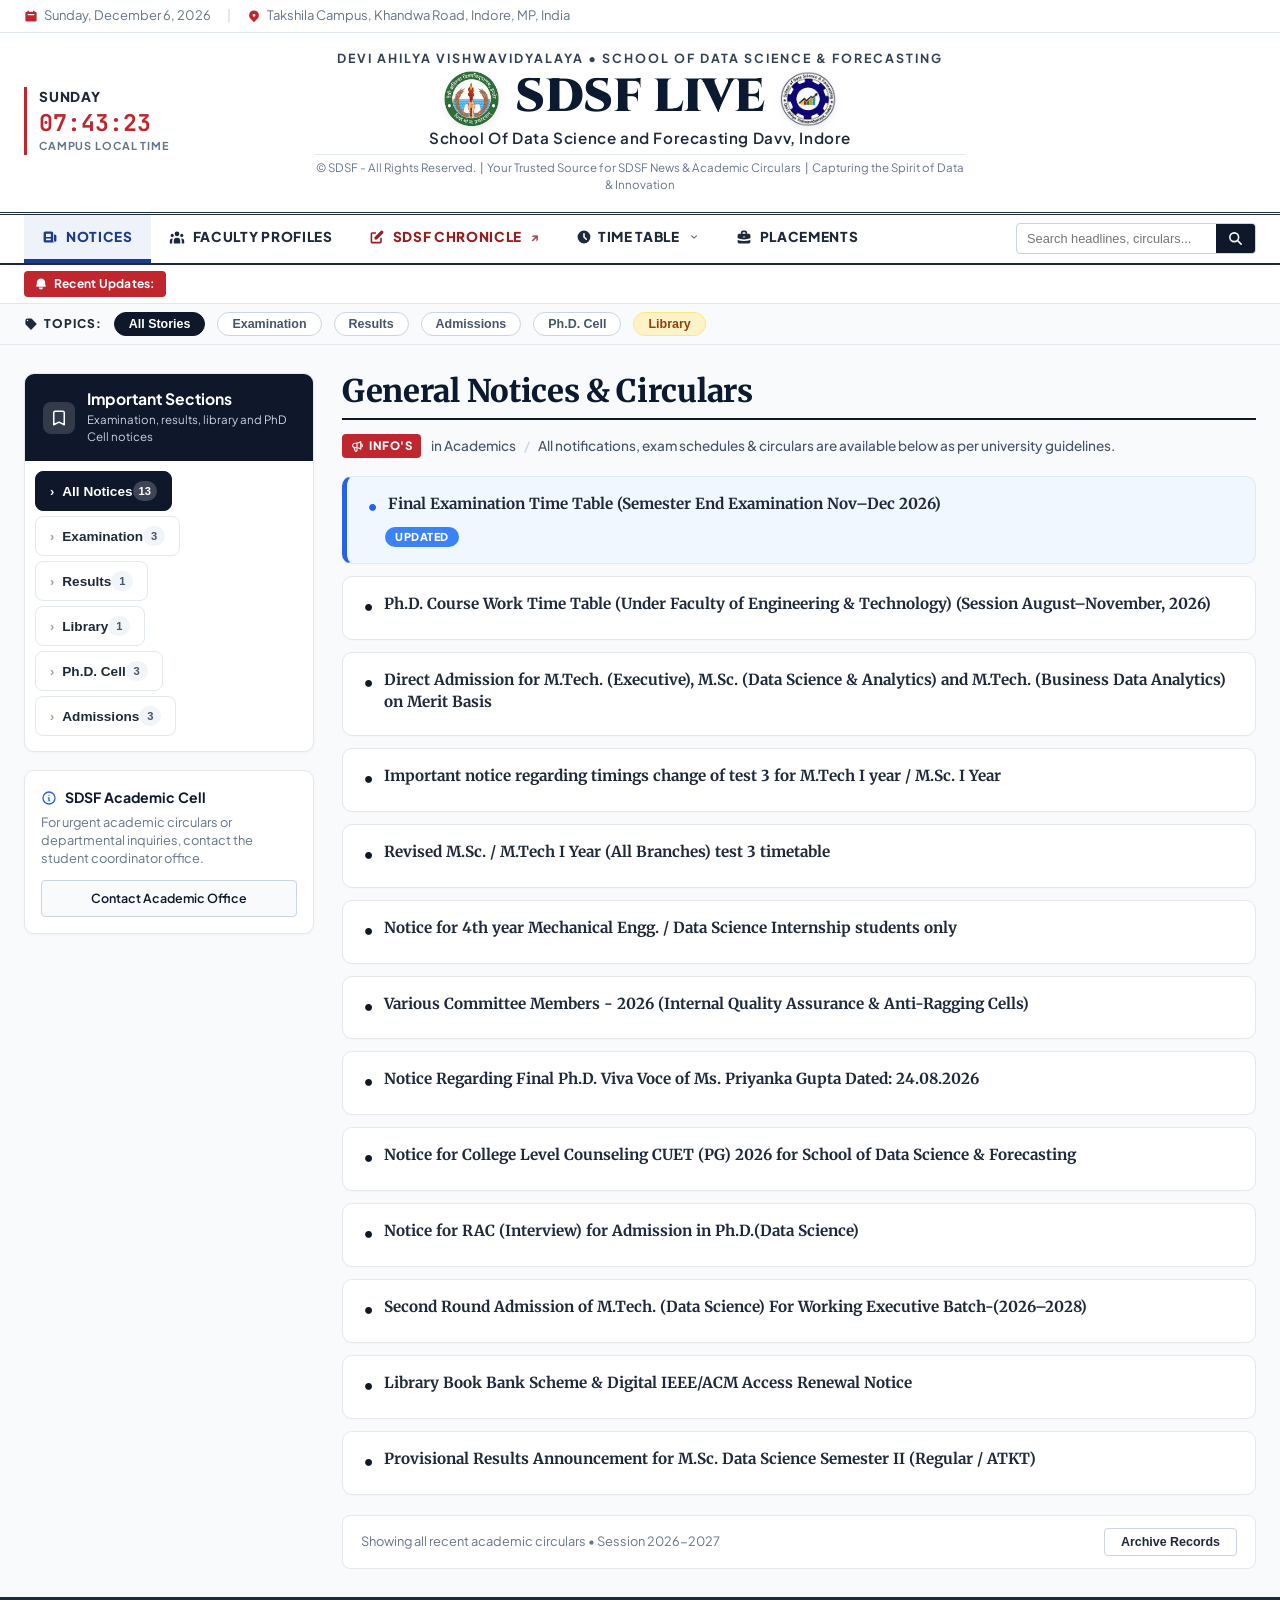
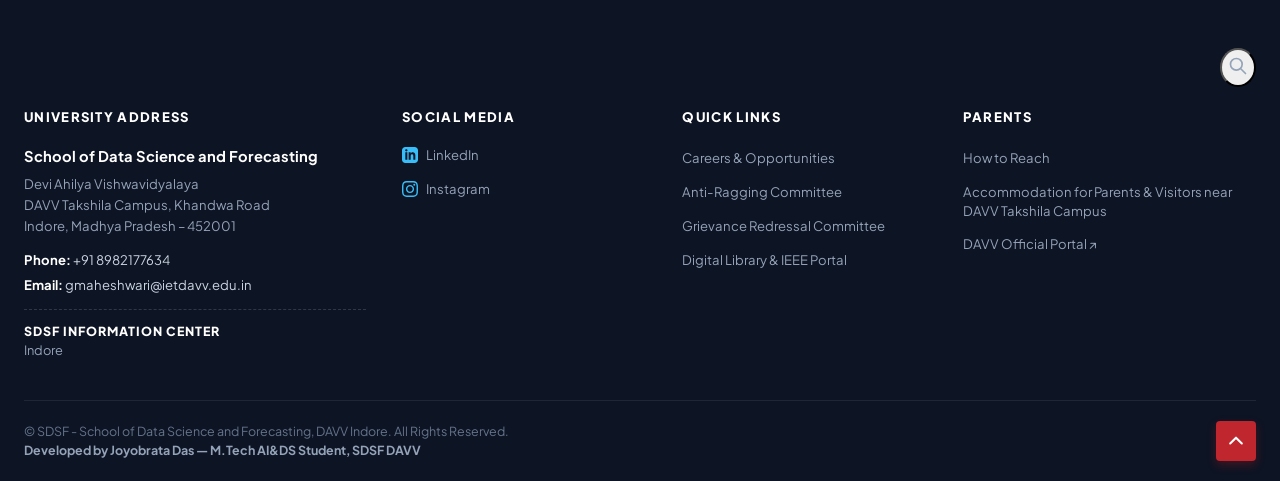
==== commit 4ab7d6b6: "Remove login button and home tab, add Time Table dropdown menu" ====
--- a/index.html
+++ b/index.html
@@ -59,14 +59,6 @@
   <nav class="chronicle-navbar" aria-label="Main Navigation">
     <div class="chronicle-navbar-inner">
       <ul class="chronicle-nav-list">
-        <!-- HOME Tab -->
-        <li class="chronicle-nav-item">
-          <a href="index.html" class="chronicle-nav-link ">
-            <svg class="nav-icon" width="16" height="16" fill="currentColor" viewBox="0 0 20 20"><path d="M10.707 2.293a1 1 0 00-1.414 0l-7 7a1 1 0 001.414 1.414L4 10.414V17a1 1 0 001 1h2a1 1 0 001-1v-2a1 1 0 011-1h2a1 1 0 011 1v2a1 1 0 001 1h2a1 1 0 001-1v-6.586l.293.293a1 1 0 001.414-1.414l-7-7z"></path></svg>
-            <span class="nav-text">HOME</span>
-          </a>
-        </li>
-
         <!-- NOTICES Tab -->
         <li class="chronicle-nav-item">
           <a href="index.html" class="chronicle-nav-link active">
@@ -92,12 +84,21 @@
           </a>
         </li>
 
-        <!-- TIME TABLE Tab -->
-        <li class="chronicle-nav-item">
-          <a href="timetable.html" class="chronicle-nav-link ">
+        <!-- TIME TABLE Tab with Dropdown -->
+        <li class="chronicle-nav-item chronicle-dropdown">
+          <a href="timetable.html" class="chronicle-nav-link chronicle-dropdown-toggle" id="ttDropdownToggle" aria-haspopup="true" aria-expanded="false">
             <svg class="nav-icon" width="16" height="16" fill="currentColor" viewBox="0 0 20 20"><path fill-rule="evenodd" d="M10 18a8 8 0 100-16 8 8 0 000 16zm1-12a1 1 0 10-2 0v4a1 1 0 00.293.707l2.828 2.829a1 1 0 101.415-1.415L11 9.586V6z" clip-rule="evenodd"></path></svg>
             <span class="nav-text">TIME TABLE</span>
+            <svg class="dropdown-chevron" width="12" height="12" viewBox="0 0 20 20" fill="currentColor"><path fill-rule="evenodd" d="M5.293 7.293a1 1 0 011.414 0L10 10.586l3.293-3.293a1 1 0 111.414 1.414l-4 4a1 1 0 01-1.414 0l-4-4a1 1 0 010-1.414z" clip-rule="evenodd"></path></svg>
           </a>
+          <div class="chronicle-dropdown-menu" role="menu">
+            <a href="timetable.html?type=academic" class="chronicle-dropdown-item" role="menuitem">
+              <span>Academic Time Table</span>
+            </a>
+            <a href="timetable.html?type=exam" class="chronicle-dropdown-item" role="menuitem">
+              <span>Examination Time Table</span>
+            </a>
+          </div>
         </li>
 
         <!-- PLACEMENTS Tab (Replaces Auditorium Booking) -->
@@ -109,7 +110,7 @@
         </li>
       </ul>
 
-      <!-- Right Search Box & Login (as shown in Image 4) -->
+      <!-- Right Search Box -->
       <div class="chronicle-nav-right">
         <div class="chronicle-search-container">
           <input type="text" id="live-notices-search" placeholder="Search headlines, circulars..." onkeyup="handleLiveSearch(this.value)">
@@ -117,7 +118,6 @@
             <svg width="15" height="15" fill="none" stroke="currentColor" viewBox="0 0 24 24"><path stroke-linecap="round" stroke-linejoin="round" stroke-width="2.5" d="M21 21l-6-6m2-5a7 7 0 11-14 0 7 7 0 0114 0z"></path></svg>
           </button>
         </div>
-        <button type="button" class="btn-login-header" onclick="openLoginModal()">Login</button>
       </div>
     </div>
   </nav>
--- a/css/style.css
+++ b/css/style.css
@@ -375,22 +375,126 @@
 }
 
 .btn-login-header {
+  display: none;
+}
+
+/* Header Dropdown Menu (Themed after Image 2) */
+.chronicle-dropdown {
+  position: relative;
+}
+
+.chronicle-dropdown-toggle {
+  cursor: pointer;
   display: inline-flex;
   align-items: center;
-  padding: 6px 16px;
-  background: #0f172a;
-  color: #ffffff;
-  border: 1px solid #0f172a;
-  border-radius: var(--radius-sm);
-  font-size: 0.82rem;
+  gap: 6px;
+}
+
+.dropdown-chevron {
+  transition: transform 0.2s ease;
+  margin-left: 2px;
+  flex-shrink: 0;
+  color: #64748b;
+}
+
+.chronicle-dropdown:hover .dropdown-chevron,
+.chronicle-dropdown.open .dropdown-chevron {
+  transform: rotate(180deg);
+  color: #1e293b;
+}
+
+.chronicle-dropdown-menu {
+  position: absolute;
+  top: 100%;
+  left: 0;
+  min-width: 250px;
+  background: #ffffff;
+  border: 1px solid #e2e8f0;
+  border-radius: 10px;
+  box-shadow: 0 14px 30px rgba(15, 23, 42, 0.16), 0 4px 8px rgba(0, 0, 0, 0.06);
+  padding: 8px 0;
+  z-index: 1000;
+  opacity: 0;
+  visibility: hidden;
+  transform: translateY(8px);
+  transition: opacity 0.2s ease, transform 0.2s ease, visibility 0.2s;
+  pointer-events: none;
+}
+
+.chronicle-dropdown:hover .chronicle-dropdown-menu,
+.chronicle-dropdown.open .chronicle-dropdown-menu {
+  opacity: 1;
+  visibility: visible;
+  transform: translateY(0);
+  pointer-events: auto;
+}
+
+.chronicle-dropdown-item {
+  display: flex;
+  align-items: center;
+  justify-content: space-between;
+  padding: 13px 20px;
+  color: #1e293b;
+  font-size: 0.95rem;
+  font-weight: 700;
+  text-decoration: none;
+  text-transform: none;
+  letter-spacing: normal;
+  transition: background 0.15s ease, color 0.15s ease, padding-left 0.15s ease;
+  border-left: 3px solid transparent;
+}
+
+.chronicle-dropdown-item:hover {
+  background: #f1f5f9;
+  color: #2563eb;
+  padding-left: 24px;
+  border-left-color: #2563eb;
+}
+
+/* Quick Timetable Selector Tabs */
+.tt-type-selector-bar {
+  display: flex;
+  align-items: center;
+  gap: 12px;
+  margin: 24px 0 18px;
+  padding: 6px;
+  background: #f1f5f9;
+  border: 1px solid #e2e8f0;
+  border-radius: 12px;
+  width: fit-content;
+  max-width: 100%;
+  overflow-x: auto;
+}
+
+.tt-type-btn {
+  display: inline-flex;
+  align-items: center;
+  gap: 8px;
+  padding: 10px 20px;
+  background: transparent;
+  color: #475569;
+  border: none;
+  border-radius: 8px;
+  font-size: 0.95rem;
   font-weight: 700;
   cursor: pointer;
-  transition: var(--transition);
-}
-
-.btn-login-header:hover {
+  transition: all 0.2s ease;
+  white-space: nowrap;
+}
+
+.tt-type-btn:hover {
+  color: #0f172a;
+  background: rgba(255, 255, 255, 0.6);
+}
+
+.tt-type-btn.active {
   background: #2563eb;
-  border-color: #2563eb;
+  color: #ffffff;
+  box-shadow: 0 4px 12px rgba(37, 99, 235, 0.25);
+}
+
+.tt-type-btn.active svg {
+  stroke: #ffffff;
 }
 
 /* ==========================================================================
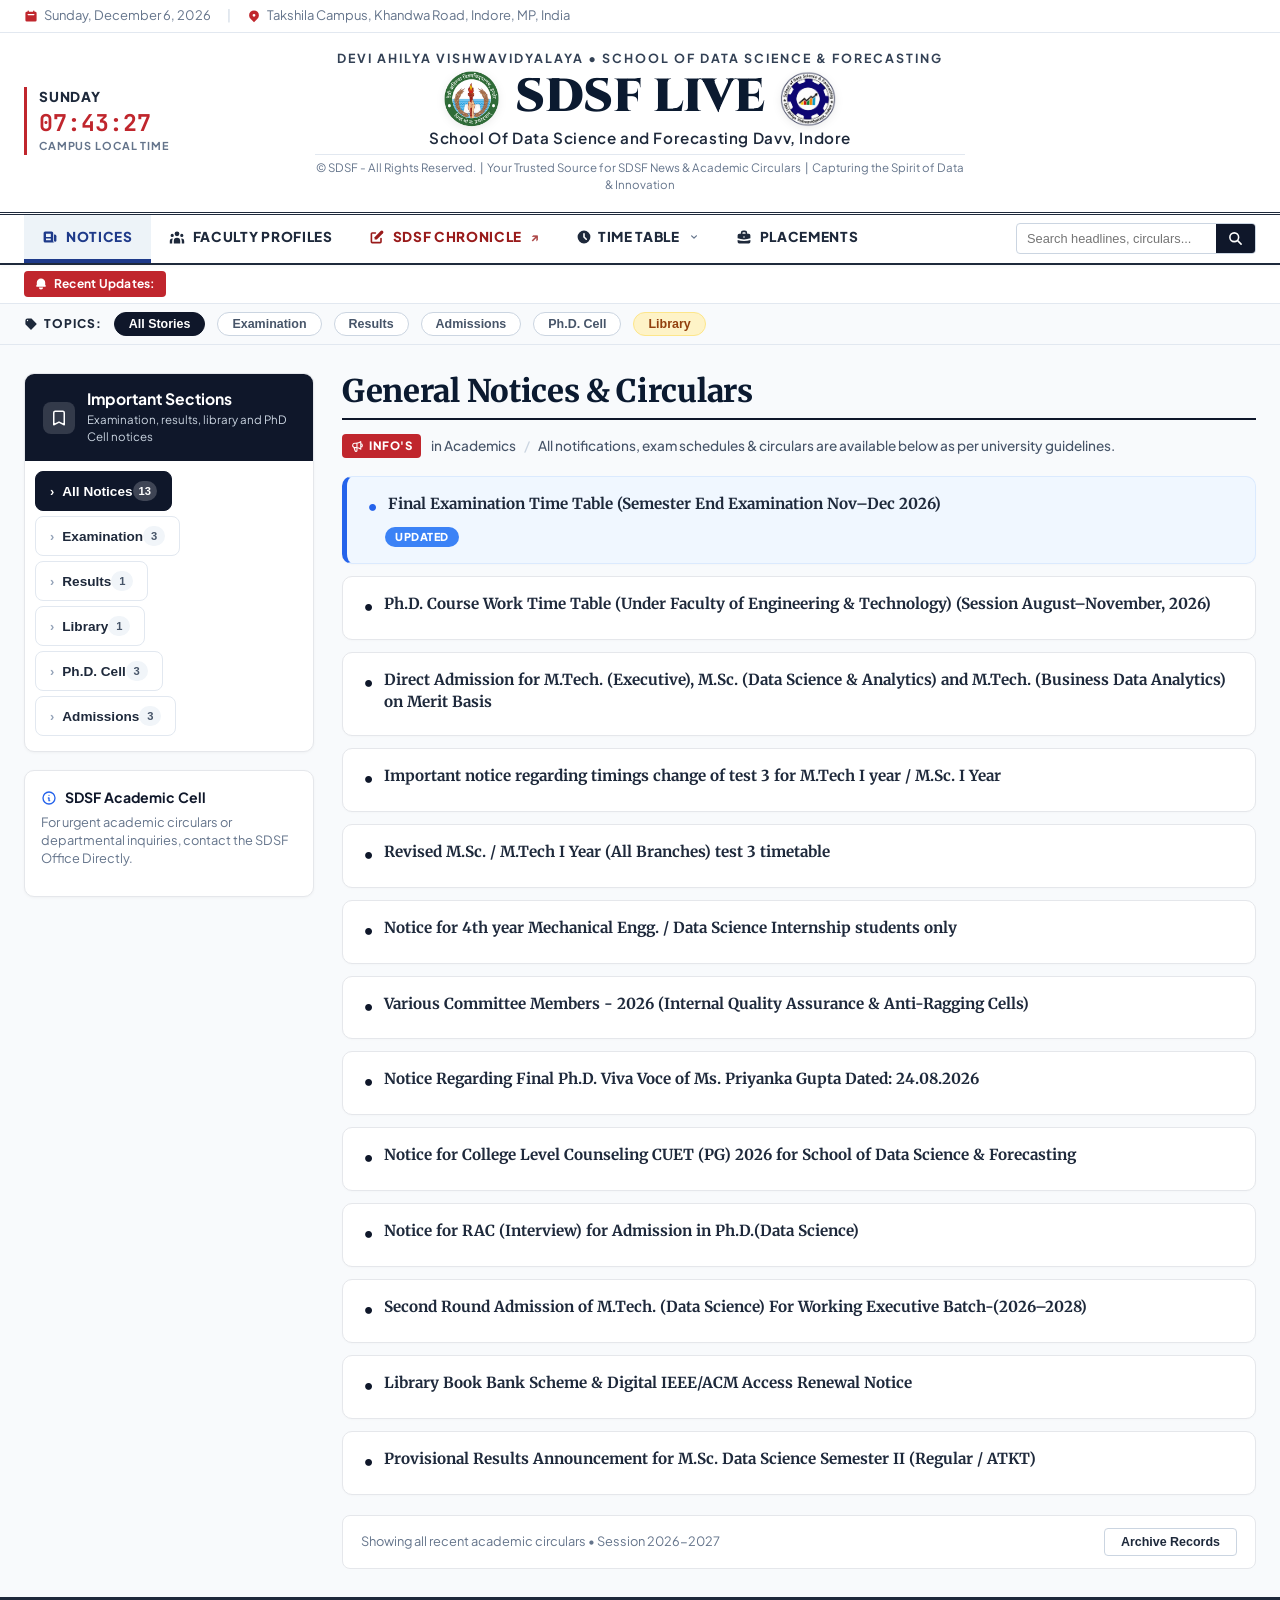
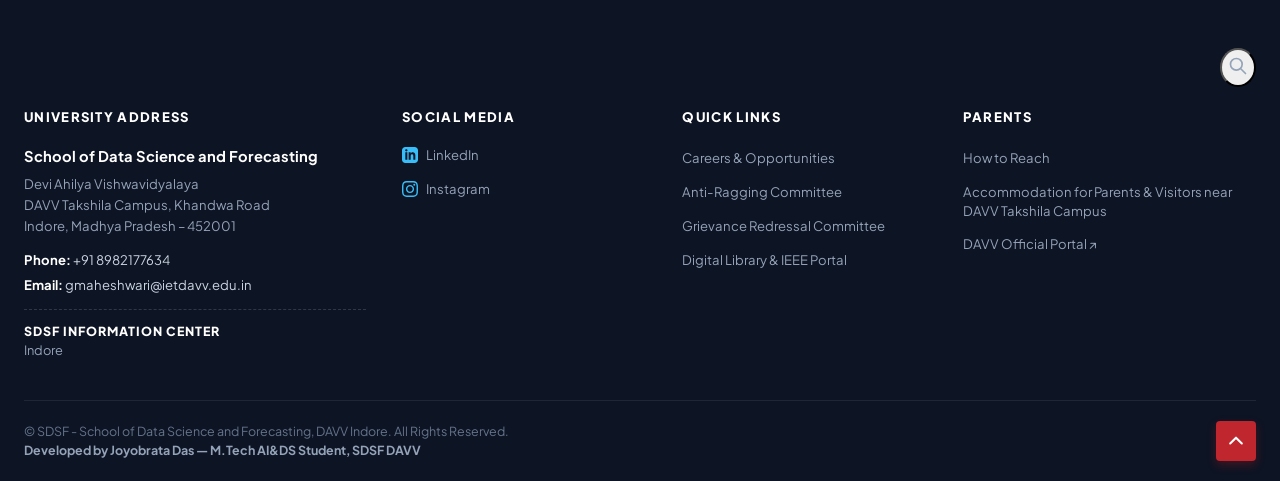
==== commit 26602321: "Remove login button and home tab, add Time Table dropdown menu 2.1" ====
--- a/index.html
+++ b/index.html
@@ -4,7 +4,7 @@
   <meta charset="UTF-8">
   <meta name="viewport" content="width=device-width, initial-scale=1.0">
   <title>General Notices &amp; Circulars | SDSF Live</title>
-  <link rel="stylesheet" href="css/style.css?v=placement-gallery-5">
+  <link rel="stylesheet" href="css/style.css?v=2.1">
   <link rel="icon" type="image/png" href="Photoes/departmentlogo_transparent.png">
 </head>
 <body>
@@ -92,10 +92,10 @@
             <svg class="dropdown-chevron" width="12" height="12" viewBox="0 0 20 20" fill="currentColor"><path fill-rule="evenodd" d="M5.293 7.293a1 1 0 011.414 0L10 10.586l3.293-3.293a1 1 0 111.414 1.414l-4 4a1 1 0 01-1.414 0l-4-4a1 1 0 010-1.414z" clip-rule="evenodd"></path></svg>
           </a>
           <div class="chronicle-dropdown-menu" role="menu">
-            <a href="timetable.html?type=academic" class="chronicle-dropdown-item" role="menuitem">
+            <a href="timetable.html?type=academic#academic-timetable" class="chronicle-dropdown-item" role="menuitem">
               <span>Academic Time Table</span>
             </a>
-            <a href="timetable.html?type=exam" class="chronicle-dropdown-item" role="menuitem">
+            <a href="timetable.html?type=exam#examination-timetable" class="chronicle-dropdown-item" role="menuitem">
               <span>Examination Time Table</span>
             </a>
           </div>
@@ -256,8 +256,7 @@
           <svg width="16" height="16" fill="none" stroke="#2563eb" viewBox="0 0 24 24"><path stroke-linecap="round" stroke-linejoin="round" stroke-width="2" d="M13 16h-1v-4h-1m1-4h.01M21 12a9 9 0 11-18 0 9 9 0 0118 0z"></path></svg>
           SDSF Academic Cell
         </h4>
-        <p>For urgent academic circulars or departmental inquiries, contact the student coordinator office.</p>
-        <a href="mailto:gmaheshwari@ietdavv.edu.in" class="btn-contact-help">Contact Academic Office</a>
+        <p>For urgent academic circulars or departmental inquiries, contact the SDSF Office Directly.</p>
       </div>
     </aside>
 
@@ -682,6 +681,6 @@
     </div>
   </div>
 
-  <script src="js/main.js?v=placement-gallery-3"></script>
+  <script src="js/main.js?v=2.1"></script>
 </body>
 </html>
--- a/css/style.css
+++ b/css/style.css
@@ -237,8 +237,9 @@
   border-bottom: 2px solid #1e293b;
   position: sticky;
   top: 0;
-  z-index: 100;
+  z-index: 1000;
   box-shadow: 0 2px 4px rgba(0,0,0,0.03);
+  overflow: visible !important;
 }
 
 .chronicle-navbar-inner {
@@ -249,14 +250,14 @@
   justify-content: space-between;
   padding: 0 24px;
   gap: 16px;
+  overflow: visible !important;
 }
 
 .chronicle-nav-list {
   display: flex;
   align-items: stretch;
   list-style: none;
-  overflow-x: auto;
-  scrollbar-width: none;
+  overflow: visible !important;
   margin: 0;
   padding: 0;
 }
@@ -269,6 +270,8 @@
   display: flex;
   align-items: stretch;
   flex-shrink: 0;
+  position: relative;
+  overflow: visible !important;
 }
 
 .chronicle-nav-link {
@@ -380,7 +383,8 @@
 
 /* Header Dropdown Menu (Themed after Image 2) */
 .chronicle-dropdown {
-  position: relative;
+  position: relative !important;
+  overflow: visible !important;
 }
 
 .chronicle-dropdown-toggle {
@@ -395,6 +399,7 @@
   margin-left: 2px;
   flex-shrink: 0;
   color: #64748b;
+  display: inline-block;
 }
 
 .chronicle-dropdown:hover .dropdown-chevron,
@@ -404,29 +409,27 @@
 }
 
 .chronicle-dropdown-menu {
+  display: none !important;
   position: absolute;
   top: 100%;
   left: 0;
   min-width: 250px;
-  background: #ffffff;
-  border: 1px solid #e2e8f0;
-  border-radius: 10px;
-  box-shadow: 0 14px 30px rgba(15, 23, 42, 0.16), 0 4px 8px rgba(0, 0, 0, 0.06);
-  padding: 8px 0;
-  z-index: 1000;
-  opacity: 0;
-  visibility: hidden;
-  transform: translateY(8px);
-  transition: opacity 0.2s ease, transform 0.2s ease, visibility 0.2s;
-  pointer-events: none;
+  background: #ffffff !important;
+  border: 1px solid #cbd5e1 !important;
+  border-radius: 10px !important;
+  box-shadow: 0 16px 36px rgba(15, 23, 42, 0.22), 0 4px 10px rgba(0, 0, 0, 0.08) !important;
+  padding: 8px 0 !important;
+  z-index: 9999999 !important;
+  margin-top: 0;
 }
 
 .chronicle-dropdown:hover .chronicle-dropdown-menu,
-.chronicle-dropdown.open .chronicle-dropdown-menu {
-  opacity: 1;
-  visibility: visible;
-  transform: translateY(0);
-  pointer-events: auto;
+.chronicle-dropdown.open .chronicle-dropdown-menu,
+.chronicle-dropdown-menu.show {
+  display: block !important;
+  opacity: 1 !important;
+  visibility: visible !important;
+  pointer-events: auto !important;
 }
 
 .chronicle-dropdown-item {
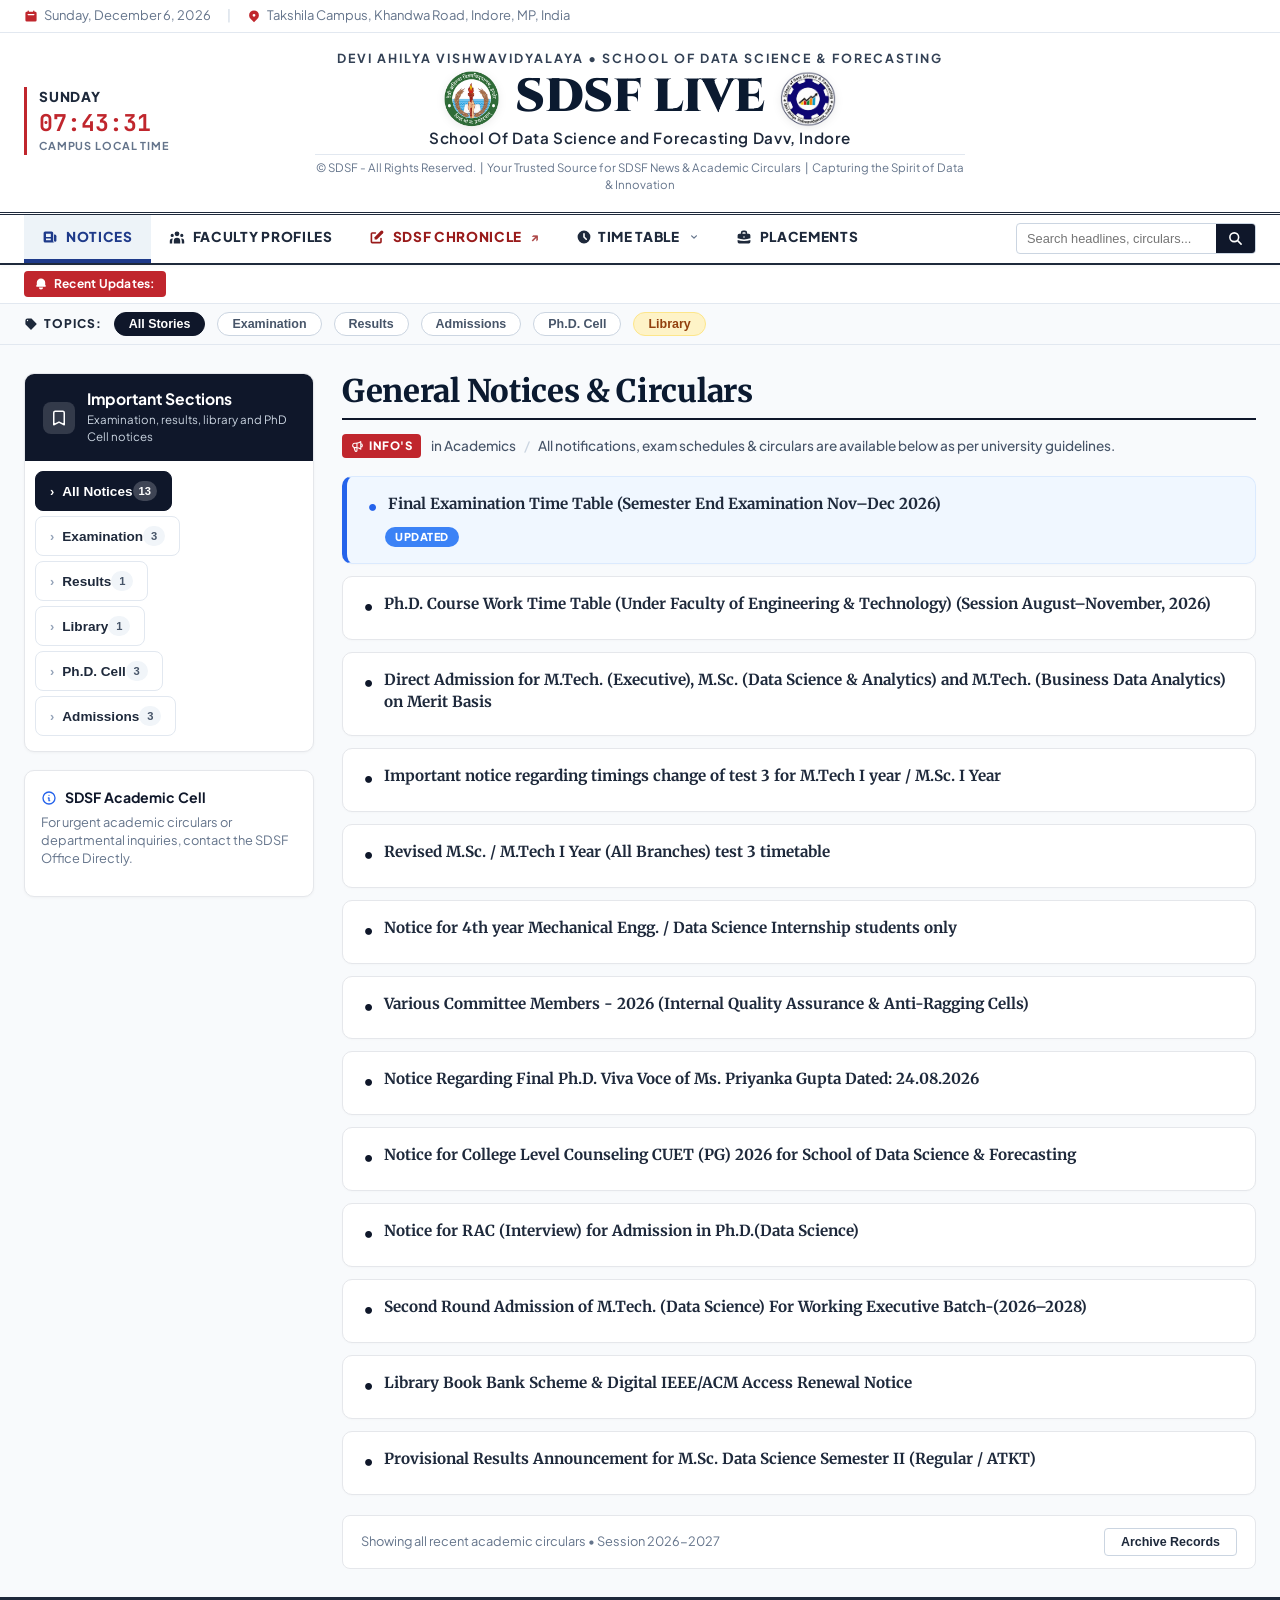
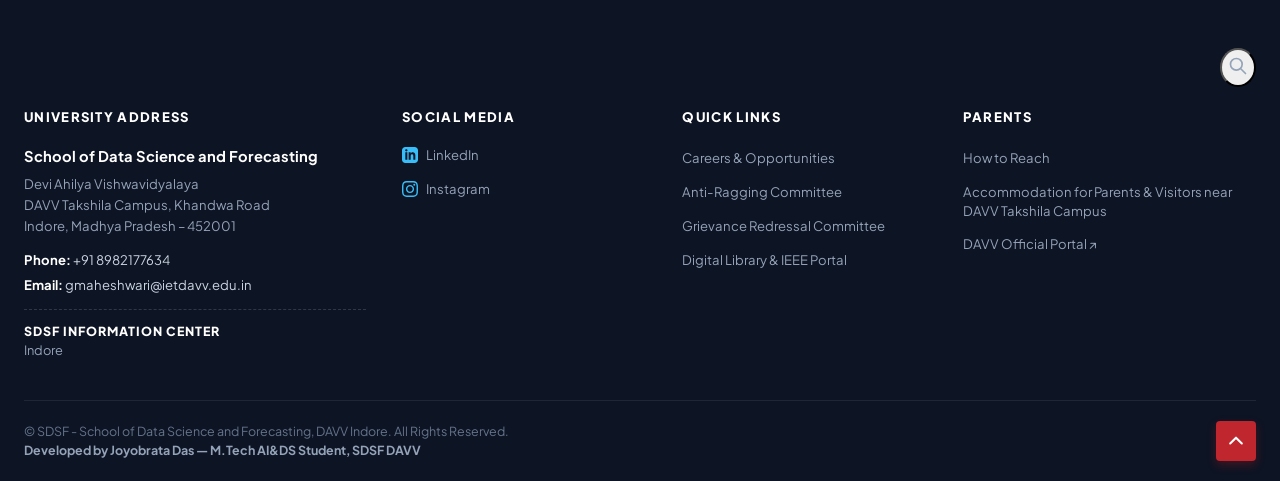
==== commit 14a30c69: "Fix timetable and examination tables UI styling 2.2" ====
--- a/index.html
+++ b/index.html
@@ -4,7 +4,7 @@
   <meta charset="UTF-8">
   <meta name="viewport" content="width=device-width, initial-scale=1.0">
   <title>General Notices &amp; Circulars | SDSF Live</title>
-  <link rel="stylesheet" href="css/style.css?v=2.1">
+  <link rel="stylesheet" href="css/style.css?v=2.2">
   <link rel="icon" type="image/png" href="Photoes/departmentlogo_transparent.png">
 </head>
 <body>
@@ -681,6 +681,6 @@
     </div>
   </div>
 
-  <script src="js/main.js?v=2.1"></script>
+  <script src="js/main.js?v=2.2"></script>
 </body>
 </html>
--- a/css/style.css
+++ b/css/style.css
@@ -1301,6 +1301,191 @@
 }
 
 /* ==========================================================================
+   TIMETABLE & EXAMINATION TABLES (CLEAN, MODERN STYLING)
+   ========================================================================== */
+.tt-section-wrapper {
+  margin-top: 36px;
+  margin-bottom: 48px;
+}
+
+.tt-category-header {
+  display: flex;
+  align-items: center;
+  gap: 12px;
+  background: linear-gradient(135deg, #1e3a8a 0%, #1e40af 100%);
+  color: #ffffff;
+  padding: 16px 24px;
+  border-radius: 12px;
+  margin-bottom: 24px;
+  box-shadow: 0 4px 12px rgba(30, 58, 138, 0.15);
+}
+
+.tt-category-header h2 {
+  font-family: inherit;
+  font-size: 1.4rem;
+  font-weight: 700;
+  color: #ffffff;
+  margin: 0;
+  display: flex;
+  align-items: center;
+  gap: 10px;
+}
+
+.tt-category-header .tt-header-badge {
+  background: rgba(255, 255, 255, 0.2);
+  font-size: 0.75rem;
+  font-weight: 700;
+  padding: 3px 10px;
+  border-radius: 999px;
+  text-transform: uppercase;
+  letter-spacing: 0.05em;
+  margin-left: auto;
+}
+
+.tt-section {
+  background: #ffffff;
+  border: 1px solid #e2e8f0;
+  border-radius: 12px;
+  padding: 26px 30px;
+  margin-bottom: 28px;
+  box-shadow: 0 2px 8px rgba(15, 23, 42, 0.04);
+}
+
+.tt-section h3 {
+  font-size: 1.35rem;
+  font-weight: 700;
+  color: #0f172a;
+  margin: 20px 0 10px;
+  line-height: 1.3;
+}
+
+.tt-section > h3:first-child {
+  margin-top: 0;
+}
+
+.tt-pdf {
+  margin: 10px 0 20px;
+  display: flex;
+  flex-wrap: wrap;
+  gap: 10px;
+  align-items: center;
+}
+
+.tt-pdf a {
+  display: inline-flex;
+  align-items: center;
+  gap: 6px;
+  background: #eff6ff;
+  color: #1d4ed8;
+  font-weight: 600;
+  font-size: 0.88rem;
+  padding: 7px 14px;
+  border-radius: 6px;
+  border: 1px solid #bfdbfe;
+  text-decoration: none;
+  transition: all 0.15s ease;
+}
+
+.tt-pdf a:hover {
+  background: #1d4ed8;
+  color: #ffffff;
+  border-color: #1d4ed8;
+  text-decoration: none;
+  box-shadow: 0 2px 6px rgba(29, 78, 216, 0.25);
+}
+
+.tt-semester {
+  margin-top: 26px;
+  padding-top: 20px;
+  border-top: 1px dashed #e2e8f0;
+}
+
+.tt-semester:first-of-type {
+  border-top: none;
+  padding-top: 0;
+}
+
+.tt-semester h4 {
+  font-size: 1.15rem;
+  font-weight: 700;
+  color: #1e293b;
+  margin: 0 0 6px;
+}
+
+.tt-info {
+  color: #64748b;
+  font-size: 0.9rem;
+  font-weight: 500;
+  margin: 0 0 14px;
+}
+
+.tt-wrapper {
+  overflow-x: auto;
+  margin-bottom: 20px;
+  border: 1px solid #cbd5e1;
+  border-radius: 8px;
+  background: #ffffff;
+  box-shadow: 0 1px 3px rgba(0,0,0,0.03);
+  -webkit-overflow-scrolling: touch;
+}
+
+.tt-table {
+  width: 100%;
+  border-collapse: collapse;
+  min-width: 600px;
+  font-size: 0.9rem;
+  line-height: 1.45;
+  color: #1e293b;
+  background: #ffffff;
+}
+
+.tt-table th {
+  background: #1e3a8a;
+  color: #ffffff;
+  font-weight: 700;
+  text-align: left;
+  padding: 12px 14px;
+  border: 1px solid #1e3a8a;
+  white-space: nowrap;
+  font-size: 0.875rem;
+  letter-spacing: 0.02em;
+}
+
+.tt-table td {
+  padding: 10px 14px;
+  border: 1px solid #e2e8f0;
+  text-align: left;
+  background: #ffffff;
+  vertical-align: middle;
+}
+
+.tt-table tbody tr:nth-child(even) td {
+  background: #f8fafc;
+}
+
+.tt-table tbody tr:hover td {
+  background: #f1f5f9;
+}
+
+.tt-table .tt-sub td {
+  background: #e0e7ff !important;
+  color: #3730a3 !important;
+  font-weight: 700;
+  font-size: 0.85rem;
+  letter-spacing: 0.03em;
+  border-color: #c7d2fe;
+}
+
+.tt-table .tt-break {
+  text-align: center;
+  font-weight: 700;
+  background: #fef3c7 !important;
+  color: #92400e;
+  vertical-align: middle;
+  letter-spacing: 0.05em;
+}
+
+/* ==========================================================================
    FACULTY & PLACEMENTS PLACEHOLDER CARDS
    ========================================================================== */
 .content-placeholder-card {
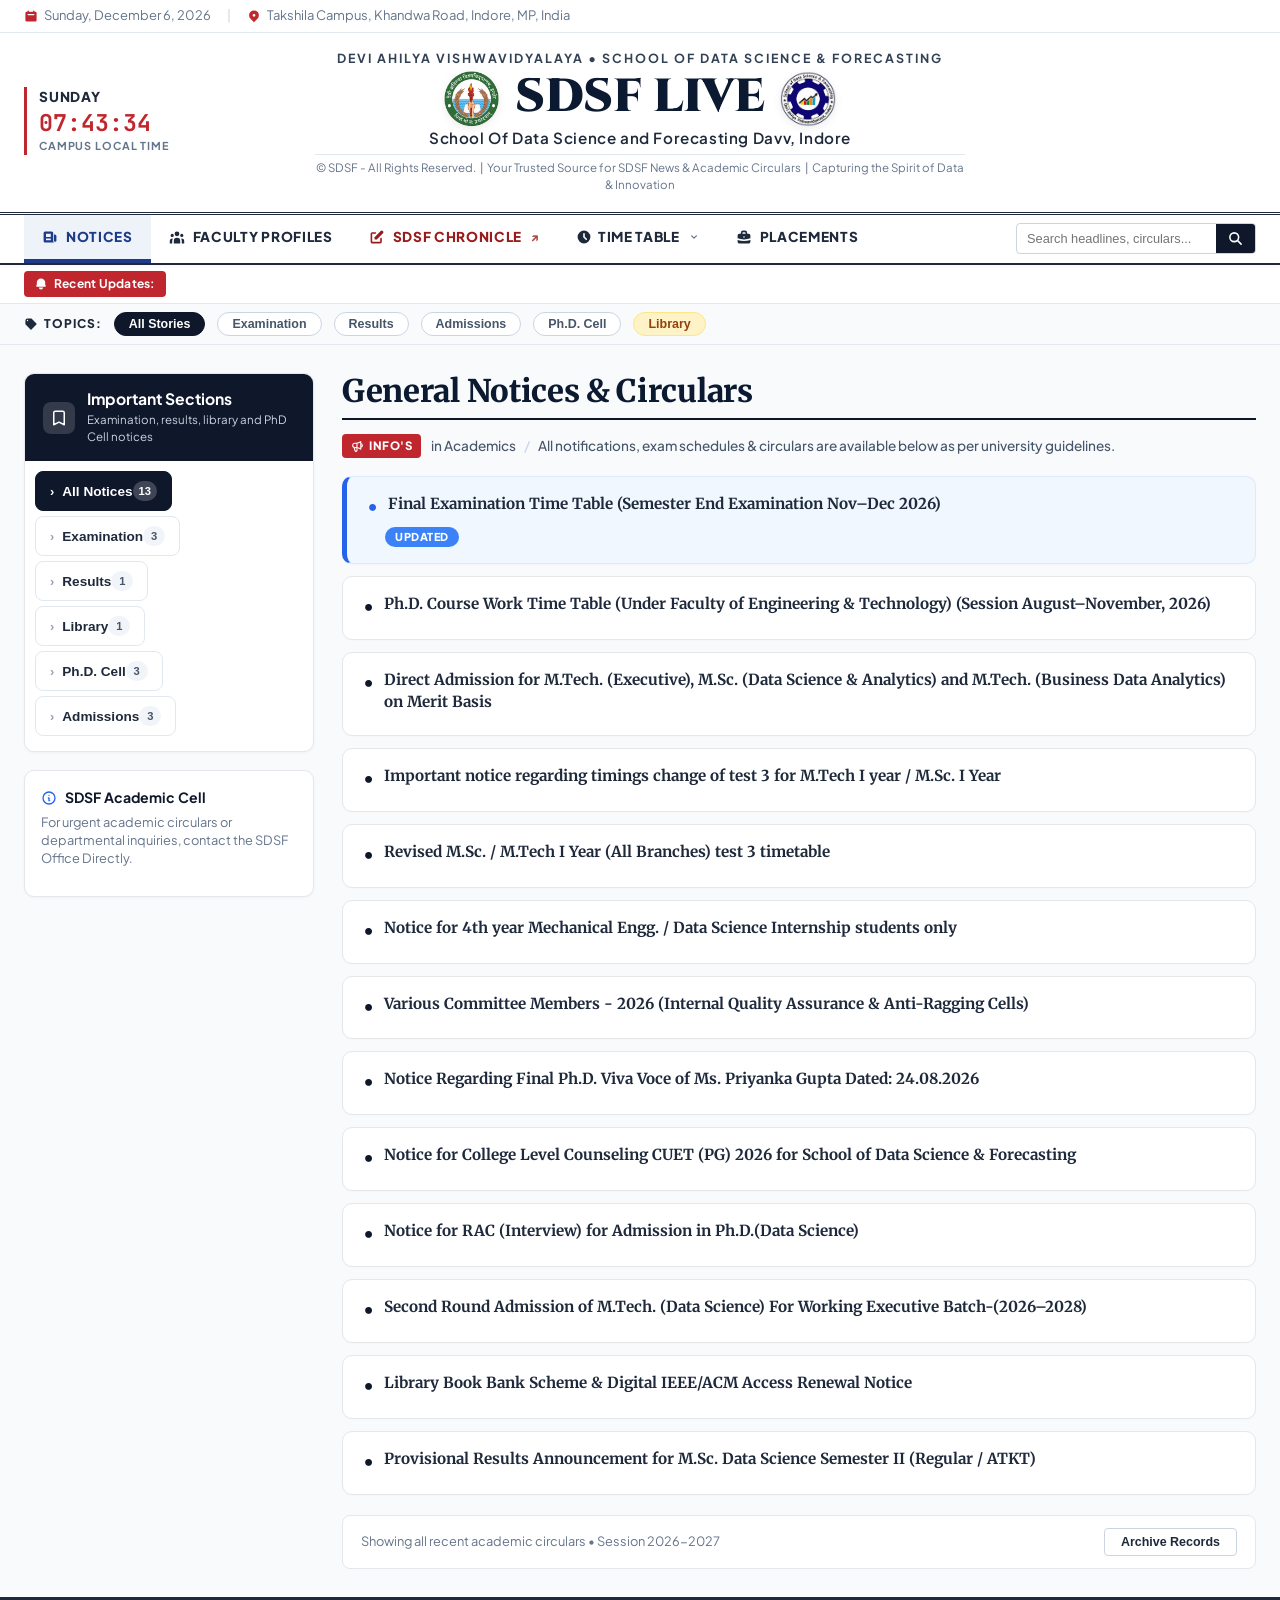
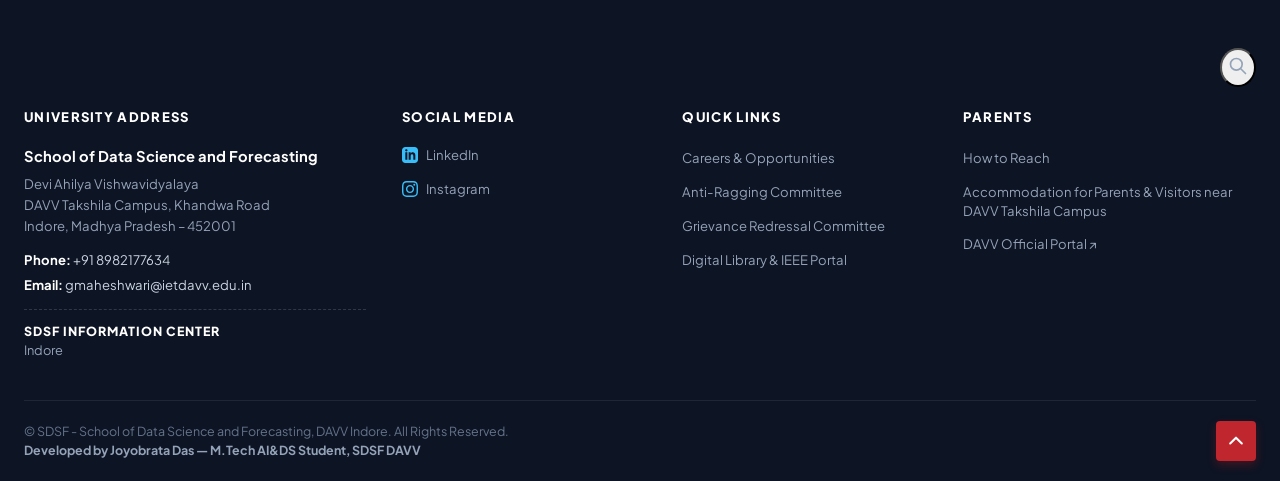
==== commit 62eefda2: "Fixed the timetable UI with clean handcoded styling, added custom 404 and 500 error pages, and bumpe" ====
--- a/index.html
+++ b/index.html
@@ -4,7 +4,7 @@
   <meta charset="UTF-8">
   <meta name="viewport" content="width=device-width, initial-scale=1.0">
   <title>General Notices &amp; Circulars | SDSF Live</title>
-  <link rel="stylesheet" href="css/style.css?v=2.2">
+  <link rel="stylesheet" href="css/style.css?v=2.3">
   <link rel="icon" type="image/png" href="Photoes/departmentlogo_transparent.png">
 </head>
 <body>
@@ -681,6 +681,6 @@
     </div>
   </div>
 
-  <script src="js/main.js?v=2.2"></script>
+  <script src="js/main.js?v=2.3"></script>
 </body>
 </html>
--- a/css/style.css
+++ b/css/style.css
@@ -1301,62 +1301,41 @@
 }
 
 /* ==========================================================================
-   TIMETABLE & EXAMINATION TABLES (CLEAN, MODERN STYLING)
+   TIMETABLE & EXAMINATION TABLES (CLEAN, SIMPLE HANDCODED STYLING)
    ========================================================================== */
 .tt-section-wrapper {
-  margin-top: 36px;
-  margin-bottom: 48px;
+  margin-top: 24px;
+  margin-bottom: 40px;
 }
 
 .tt-category-header {
-  display: flex;
-  align-items: center;
-  gap: 12px;
-  background: linear-gradient(135deg, #1e3a8a 0%, #1e40af 100%);
-  color: #ffffff;
-  padding: 16px 24px;
-  border-radius: 12px;
-  margin-bottom: 24px;
-  box-shadow: 0 4px 12px rgba(30, 58, 138, 0.15);
+  border-bottom: 2px solid #1e293b;
+  padding-bottom: 6px;
+  margin-bottom: 20px;
 }
 
 .tt-category-header h2 {
   font-family: inherit;
-  font-size: 1.4rem;
-  font-weight: 700;
-  color: #ffffff;
+  font-size: 1.45rem;
+  font-weight: 700;
+  color: #1e293b;
   margin: 0;
-  display: flex;
-  align-items: center;
-  gap: 10px;
-}
-
-.tt-category-header .tt-header-badge {
-  background: rgba(255, 255, 255, 0.2);
-  font-size: 0.75rem;
-  font-weight: 700;
-  padding: 3px 10px;
-  border-radius: 999px;
-  text-transform: uppercase;
-  letter-spacing: 0.05em;
-  margin-left: auto;
 }
 
 .tt-section {
   background: #ffffff;
   border: 1px solid #e2e8f0;
-  border-radius: 12px;
-  padding: 26px 30px;
-  margin-bottom: 28px;
-  box-shadow: 0 2px 8px rgba(15, 23, 42, 0.04);
+  border-radius: 4px;
+  padding: 20px 22px;
+  margin-bottom: 20px;
 }
 
 .tt-section h3 {
-  font-size: 1.35rem;
-  font-weight: 700;
-  color: #0f172a;
-  margin: 20px 0 10px;
-  line-height: 1.3;
+  font-size: 1.25rem;
+  font-weight: 700;
+  color: #1e293b;
+  margin: 16px 0 8px;
+  line-height: 1.35;
 }
 
 .tt-section > h3:first-child {
@@ -1364,40 +1343,25 @@
 }
 
 .tt-pdf {
-  margin: 10px 0 20px;
-  display: flex;
-  flex-wrap: wrap;
-  gap: 10px;
-  align-items: center;
+  margin: 6px 0 16px;
+  font-size: 0.9rem;
 }
 
 .tt-pdf a {
-  display: inline-flex;
-  align-items: center;
-  gap: 6px;
-  background: #eff6ff;
   color: #1d4ed8;
-  font-weight: 600;
-  font-size: 0.88rem;
-  padding: 7px 14px;
-  border-radius: 6px;
-  border: 1px solid #bfdbfe;
-  text-decoration: none;
-  transition: all 0.15s ease;
+  text-decoration: underline;
+  font-weight: 500;
+  margin-right: 12px;
 }
 
 .tt-pdf a:hover {
-  background: #1d4ed8;
-  color: #ffffff;
-  border-color: #1d4ed8;
-  text-decoration: none;
-  box-shadow: 0 2px 6px rgba(29, 78, 216, 0.25);
+  color: #1e40af;
 }
 
 .tt-semester {
-  margin-top: 26px;
-  padding-top: 20px;
-  border-top: 1px dashed #e2e8f0;
+  margin-top: 20px;
+  padding-top: 16px;
+  border-top: 1px solid #e2e8f0;
 }
 
 .tt-semester:first-of-type {
@@ -1406,26 +1370,24 @@
 }
 
 .tt-semester h4 {
-  font-size: 1.15rem;
+  font-size: 1.05rem;
   font-weight: 700;
   color: #1e293b;
-  margin: 0 0 6px;
+  margin: 0 0 4px;
 }
 
 .tt-info {
   color: #64748b;
-  font-size: 0.9rem;
-  font-weight: 500;
-  margin: 0 0 14px;
+  font-size: 0.88rem;
+  margin: 0 0 10px;
 }
 
 .tt-wrapper {
   overflow-x: auto;
-  margin-bottom: 20px;
+  margin-bottom: 16px;
   border: 1px solid #cbd5e1;
-  border-radius: 8px;
+  border-radius: 4px;
   background: #ffffff;
-  box-shadow: 0 1px 3px rgba(0,0,0,0.03);
   -webkit-overflow-scrolling: touch;
 }
 
@@ -1433,26 +1395,25 @@
   width: 100%;
   border-collapse: collapse;
   min-width: 600px;
-  font-size: 0.9rem;
-  line-height: 1.45;
+  font-size: 0.88rem;
+  line-height: 1.4;
   color: #1e293b;
   background: #ffffff;
 }
 
 .tt-table th {
-  background: #1e3a8a;
-  color: #ffffff;
-  font-weight: 700;
+  background: #1e293b !important;
+  color: #ffffff !important;
+  font-weight: 600;
   text-align: left;
-  padding: 12px 14px;
-  border: 1px solid #1e3a8a;
+  padding: 9px 12px;
+  border: 1px solid #1e293b;
   white-space: nowrap;
-  font-size: 0.875rem;
-  letter-spacing: 0.02em;
+  font-size: 0.85rem;
 }
 
 .tt-table td {
-  padding: 10px 14px;
+  padding: 8px 12px;
   border: 1px solid #e2e8f0;
   text-align: left;
   background: #ffffff;
@@ -1468,21 +1429,19 @@
 }
 
 .tt-table .tt-sub td {
-  background: #e0e7ff !important;
-  color: #3730a3 !important;
-  font-weight: 700;
-  font-size: 0.85rem;
-  letter-spacing: 0.03em;
-  border-color: #c7d2fe;
+  background: #f1f5f9 !important;
+  color: #0f172a !important;
+  font-weight: 600;
+  font-size: 0.84rem;
+  border-color: #cbd5e1;
 }
 
 .tt-table .tt-break {
   text-align: center;
-  font-weight: 700;
+  font-weight: 600;
   background: #fef3c7 !important;
   color: #92400e;
   vertical-align: middle;
-  letter-spacing: 0.05em;
 }
 
 /* ==========================================================================
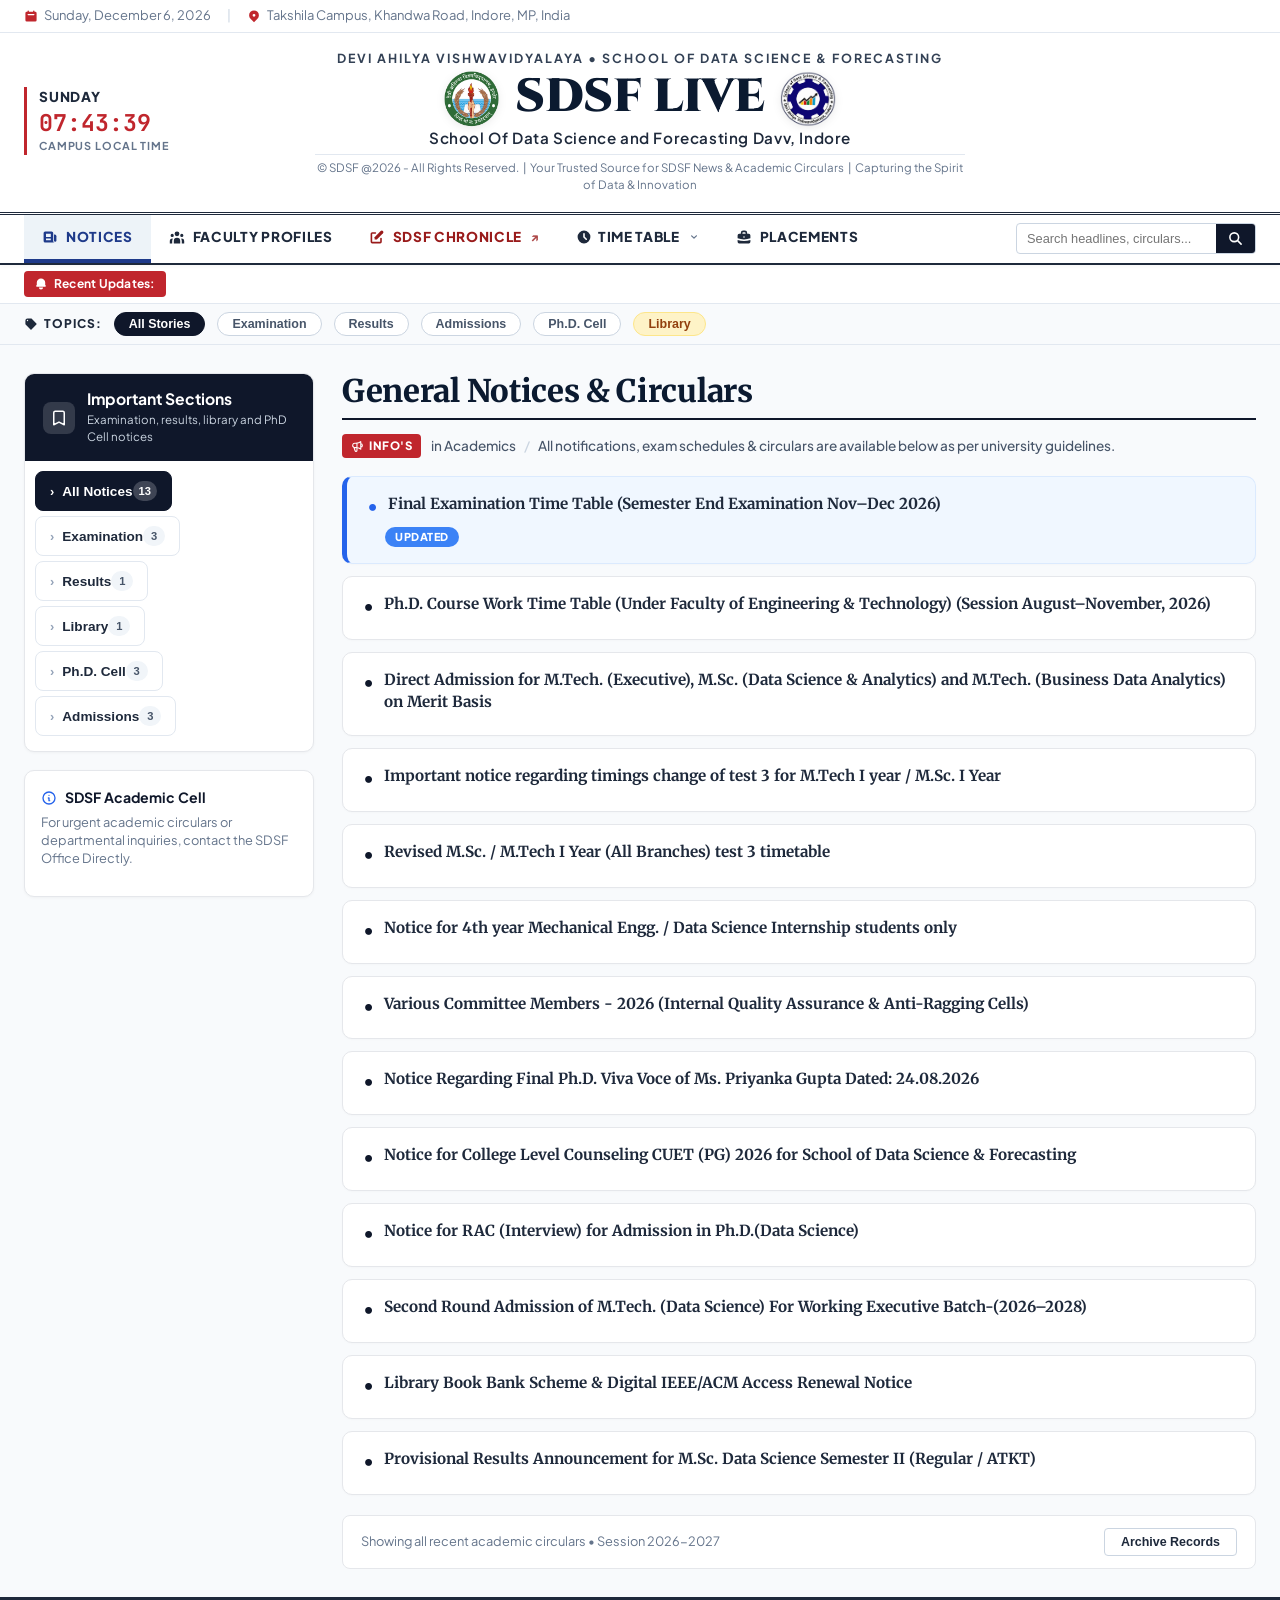
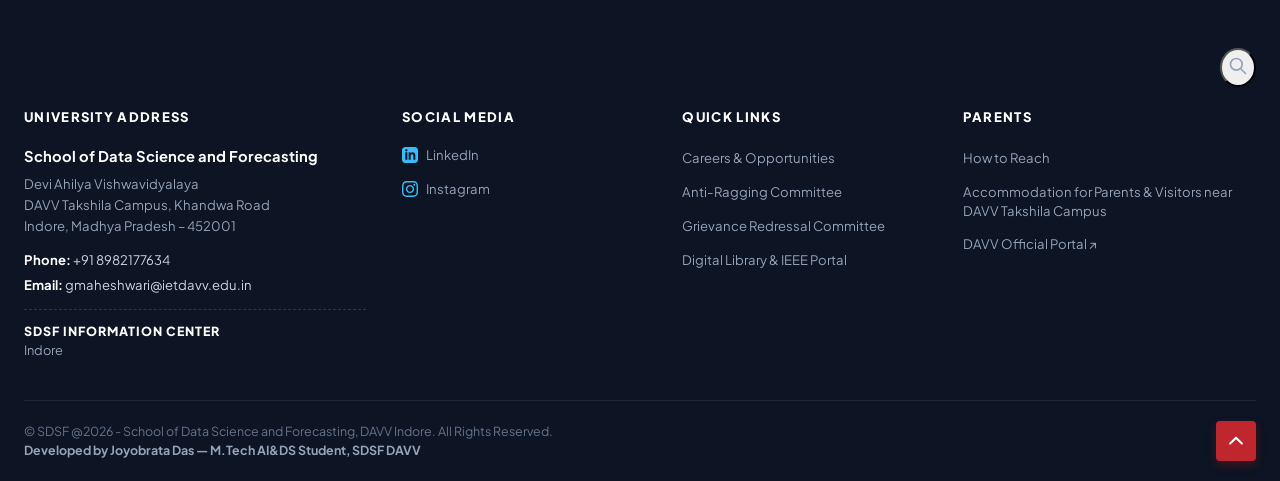
==== commit 7195aa58: "Added @2026 to copyright notices across all page footers and headers" ====
--- a/index.html
+++ b/index.html
@@ -46,7 +46,7 @@
         </div>
         <div class="masthead-fullform">School Of Data Science and Forecasting Davv, Indore</div>
         <div class="masthead-credits-line">
-          &copy; SDSF - All Rights Reserved. &nbsp;|&nbsp; Your Trusted Source for SDSF News &amp; Academic Circulars &nbsp;|&nbsp; Capturing the Spirit of Data &amp; Innovation
+          &copy; SDSF @2026 - All Rights Reserved. &nbsp;|&nbsp; Your Trusted Source for SDSF News &amp; Academic Circulars &nbsp;|&nbsp; Capturing the Spirit of Data &amp; Innovation
         </div>
       </div>
 
@@ -617,7 +617,7 @@
       <!-- Bottom Bar -->
       <div class="footer-bottom-bar">
         <div class="footer-copy-text">
-          &copy; SDSF - School of Data Science and Forecasting, DAVV Indore. All Rights Reserved.<br>
+          &copy; SDSF @2026 - School of Data Science and Forecasting, DAVV Indore. All Rights Reserved.<br>
           <strong>Developed by Joyobrata Das &mdash; M.Tech AI&amp;DS Student, SDSF DAVV</strong>
         </div>
 
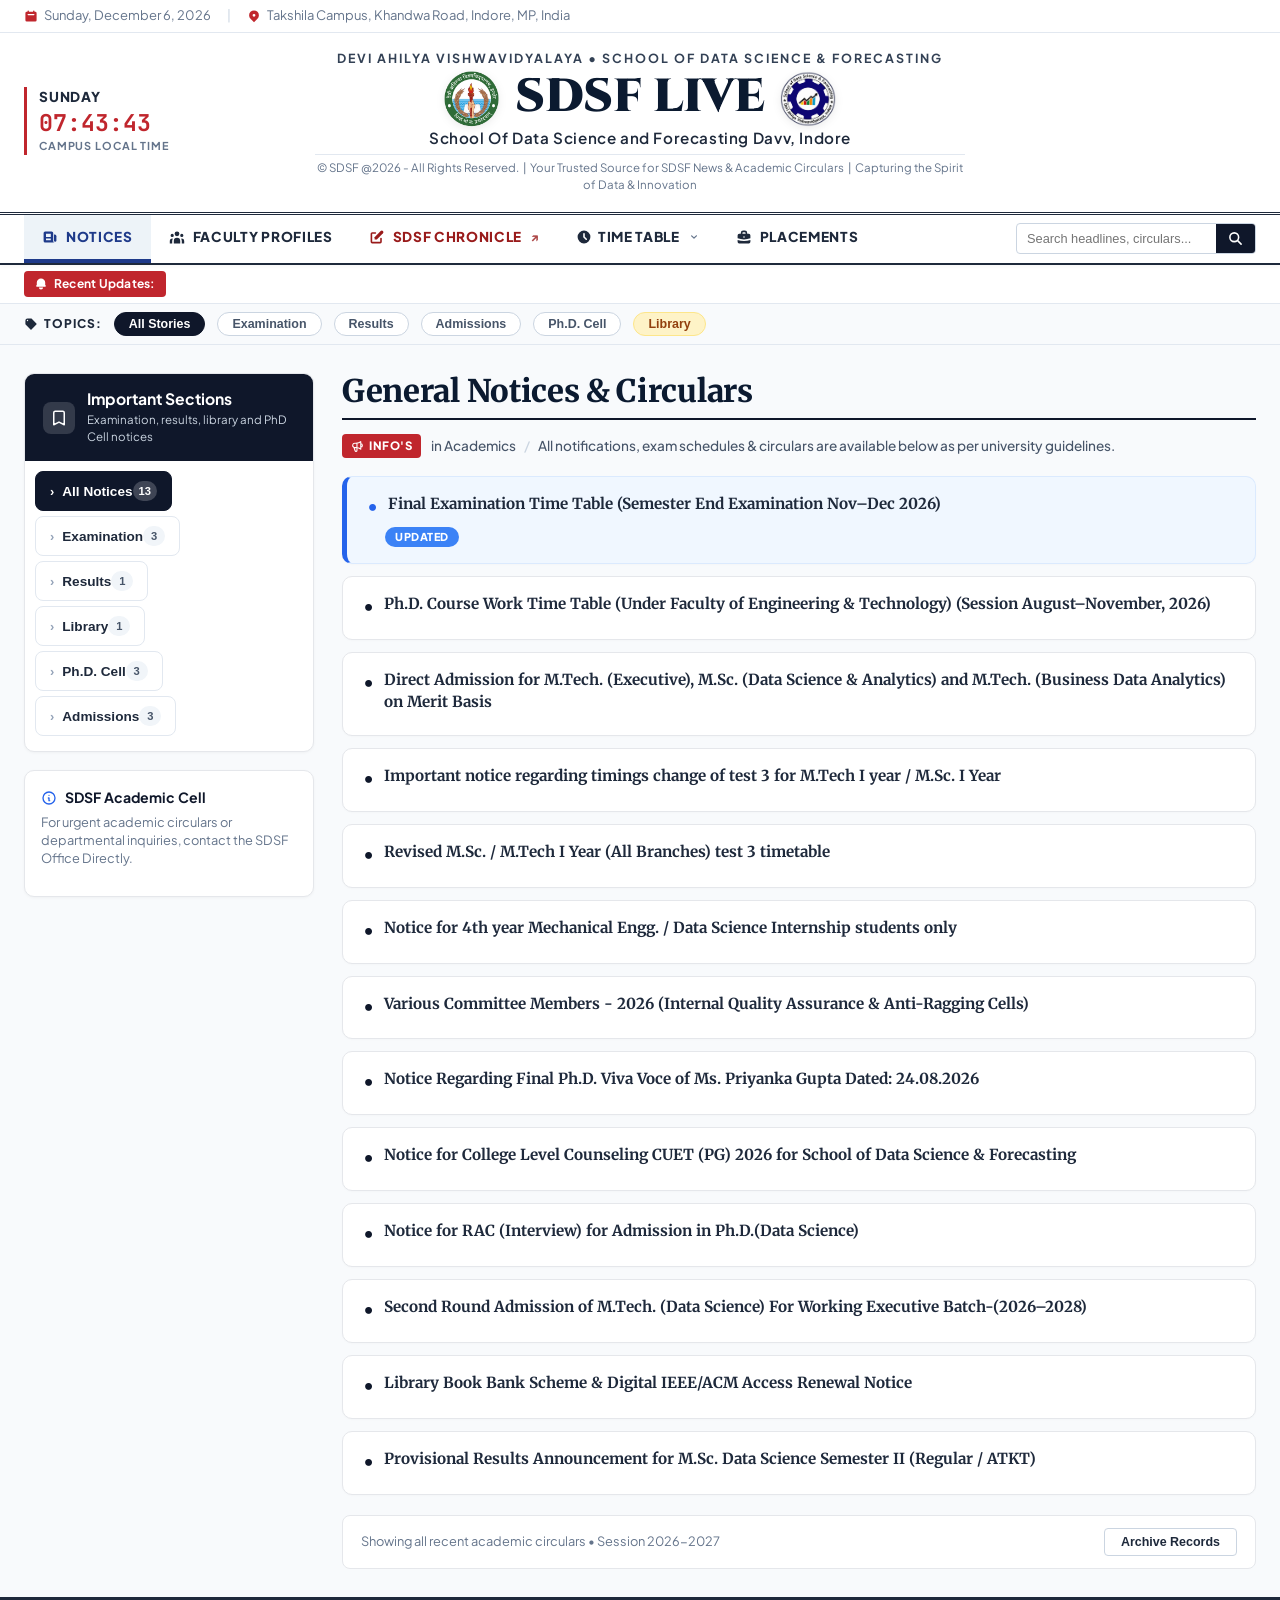
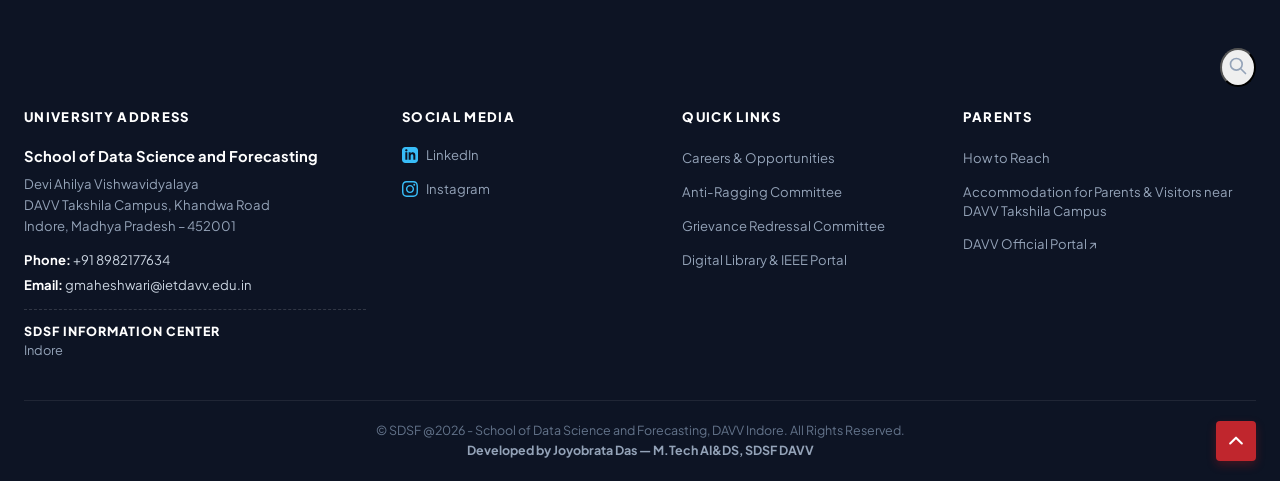
==== commit decef8cf: "Updated the timetable UI more static and formal 2.4" ====
--- a/index.html
+++ b/index.html
@@ -4,7 +4,7 @@
   <meta charset="UTF-8">
   <meta name="viewport" content="width=device-width, initial-scale=1.0">
   <title>General Notices &amp; Circulars | SDSF Live</title>
-  <link rel="stylesheet" href="css/style.css?v=2.3">
+  <link rel="stylesheet" href="css/style.css?v=2.4">
   <link rel="icon" type="image/png" href="Photoes/departmentlogo_transparent.png">
 </head>
 <body>
@@ -618,7 +618,7 @@
       <div class="footer-bottom-bar">
         <div class="footer-copy-text">
           &copy; SDSF @2026 - School of Data Science and Forecasting, DAVV Indore. All Rights Reserved.<br>
-          <strong>Developed by Joyobrata Das &mdash; M.Tech AI&amp;DS Student, SDSF DAVV</strong>
+          <strong>Developed by Joyobrata Das &mdash; M.Tech AI&amp;DS, SDSF DAVV</strong>
         </div>
 
         <!-- Back to Top Button -->
@@ -681,6 +681,6 @@
     </div>
   </div>
 
-  <script src="js/main.js?v=2.3"></script>
+  <script src="js/main.js?v=2.4"></script>
 </body>
 </html>
--- a/css/style.css
+++ b/css/style.css
@@ -1848,7 +1848,8 @@
   padding: 20px 0;
   display: flex;
   align-items: center;
-  justify-content: space-between;
+  justify-content: center;
+  position: relative;
   gap: 16px;
   flex-wrap: wrap;
 }
@@ -1856,7 +1857,9 @@
 .footer-copy-text {
   font-size: 0.78rem;
   color: #64748b;
-  line-height: 1.5;
+  line-height: 1.6;
+  text-align: center;
+  margin: 0 auto;
 }
 
 .footer-copy-text strong {
@@ -1864,6 +1867,10 @@
 }
 
 .btn-back-to-top {
+  position: absolute;
+  right: 0;
+  top: 50%;
+  transform: translateY(-50%);
   width: 40px;
   height: 40px;
   background: var(--crimson-accent);
@@ -1880,7 +1887,21 @@
 
 .btn-back-to-top:hover {
   background: #dc2626;
-  transform: translateY(-2px);
+  transform: translateY(-50%) translateY(-2px);
+}
+
+@media (max-width: 640px) {
+  .footer-bottom-bar {
+    justify-content: center;
+  }
+  .btn-back-to-top {
+    position: static;
+    transform: none;
+    margin-top: 8px;
+  }
+  .btn-back-to-top:hover {
+    transform: translateY(-2px);
+  }
 }
 
 /* ==========================================================================
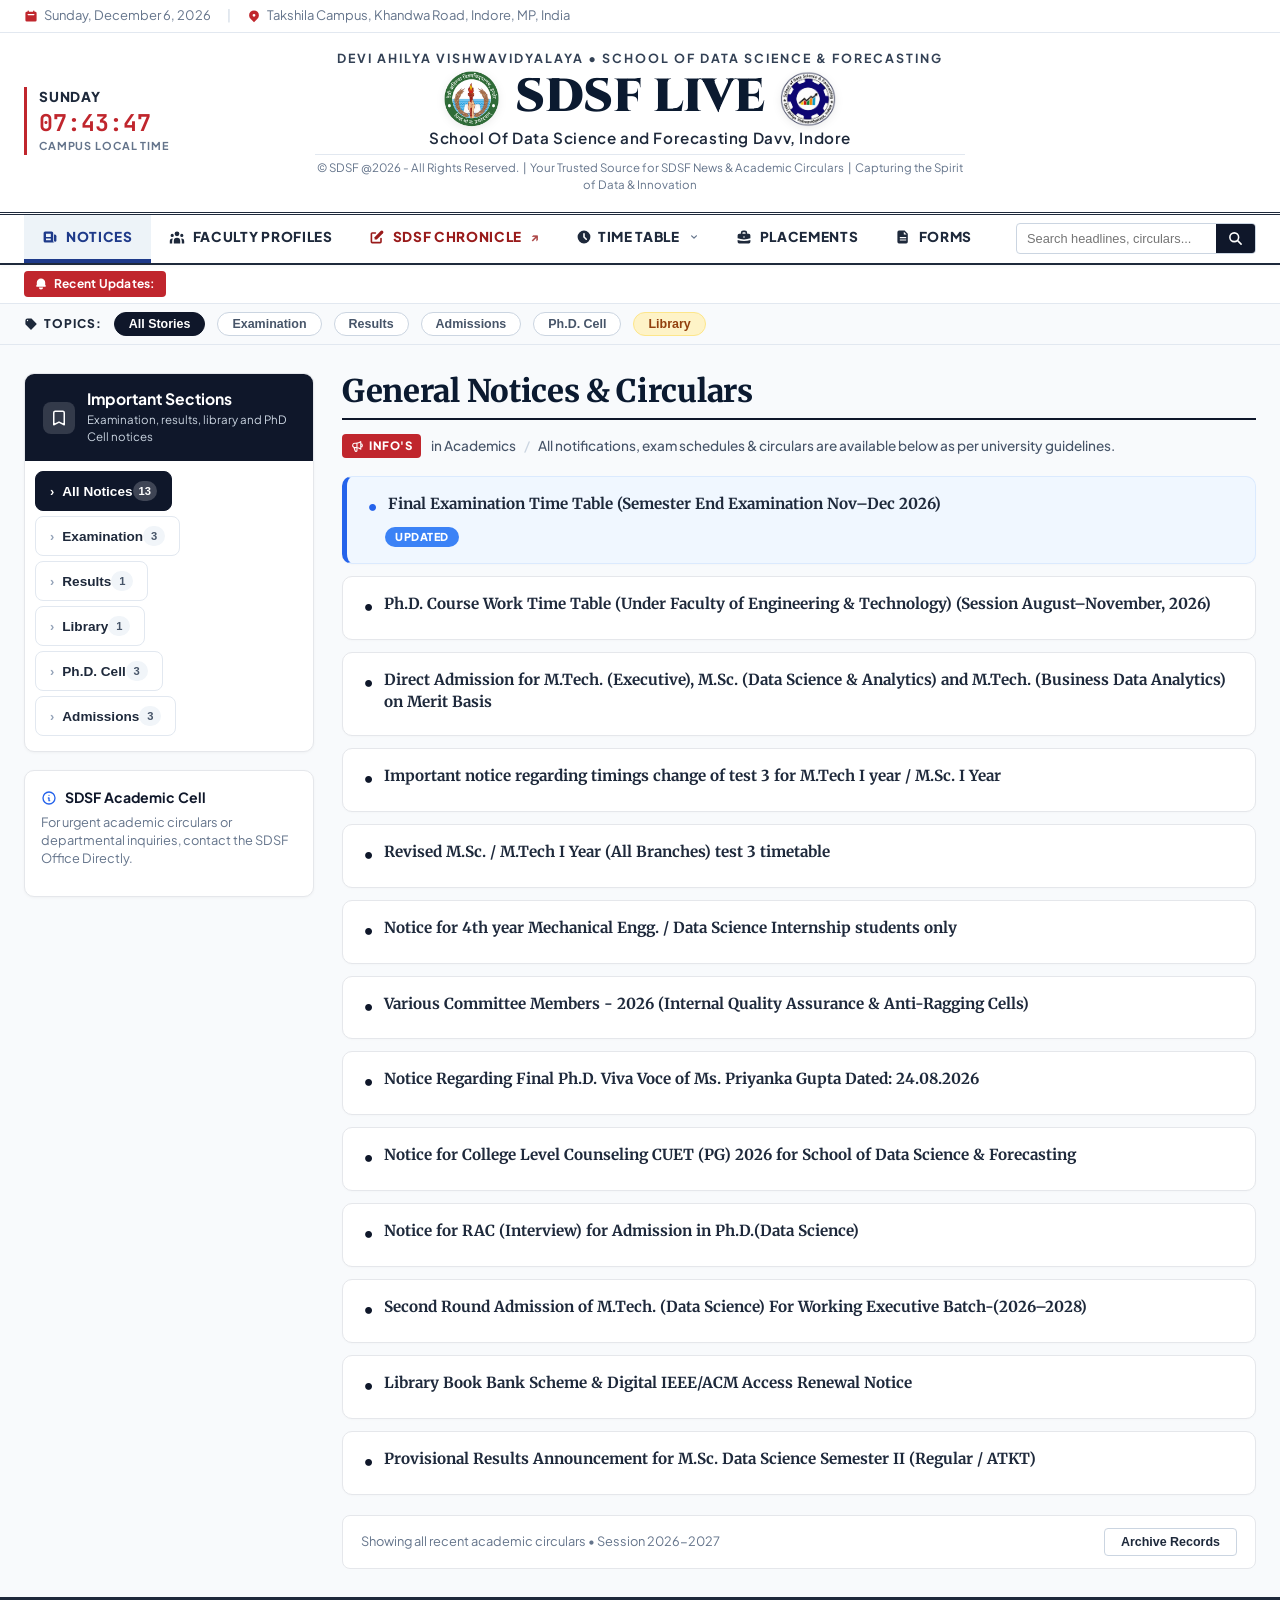
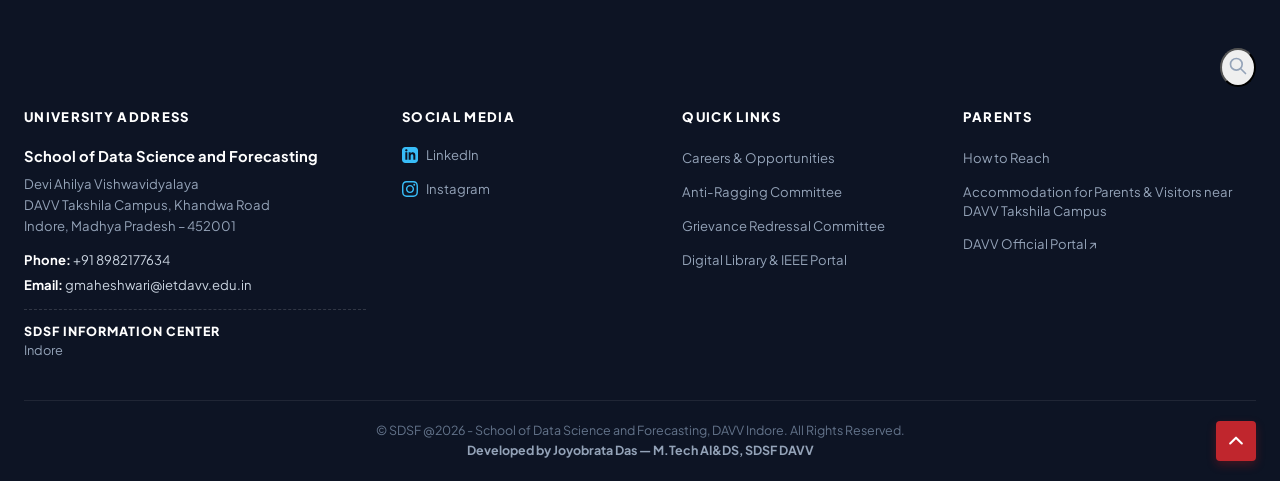
==== commit 82efc347: "Created Forms Tab" ====
--- a/index.html
+++ b/index.html
@@ -106,6 +106,13 @@
           <a href="placements.html" class="chronicle-nav-link ">
             <svg class="nav-icon" width="16" height="16" fill="currentColor" viewBox="0 0 20 20"><path fill-rule="evenodd" d="M6 6V5a3 3 0 013-3h2a3 3 0 013 3v1h2a2 2 0 012 2v3.57A22.952 22.952 0 0110 13a22.95 22.95 0 01-8-1.43V8a2 2 0 012-2h2zm2-1a1 1 0 011-1h2a1 1 0 011 1v1H8V5zm1 5a1 1 0 011-1h.01a1 1 0 110 2H10a1 1 0 01-1-1z"></path><path d="M2 13.692V16a2 2 0 002 2h12a2 2 0 002-2v-2.308A24.974 24.974 0 0110 15c-2.796 0-5.487-.46-8-1.308z"></path></svg>
             <span class="nav-text">PLACEMENTS</span>
+          </a>
+        </li>
+        <!-- FORMS Tab -->
+        <li class="chronicle-nav-item">
+          <a href="forms.html" class="chronicle-nav-link">
+            <svg class="nav-icon" width="16" height="16" fill="currentColor" viewBox="0 0 20 20" aria-hidden="true"><path d="M5 2h7l4 4v10a2 2 0 01-2 2H5a2 2 0 01-2-2V4a2 2 0 012-2zm6 1.5V7h3.5L11 3.5zM6 10v1.5h8V10H6zm0 3v1.5h8V13H6z"></path></svg>
+            <span class="nav-text">FORMS</span>
           </a>
         </li>
       </ul>
--- a/css/style.css
+++ b/css/style.css
@@ -1303,6 +1303,65 @@
 /* ==========================================================================
    TIMETABLE & EXAMINATION TABLES (CLEAN, SIMPLE HANDCODED STYLING)
    ========================================================================== */
+.tt-simple-filter-bar {
+  background: #ffffff;
+  border: 1px solid #cbd5e1;
+  border-radius: 4px;
+  padding: 12px 18px;
+  margin: 20px 0 24px;
+  display: flex;
+  align-items: center;
+  gap: 18px;
+  flex-wrap: wrap;
+}
+
+.tt-filter-group {
+  display: flex;
+  align-items: center;
+  gap: 8px;
+}
+
+.tt-filter-group label {
+  font-size: 0.88rem;
+  font-weight: 600;
+  color: #1e293b;
+  margin: 0;
+  white-space: nowrap;
+}
+
+.tt-filter-select {
+  padding: 6px 12px;
+  font-size: 0.88rem;
+  color: #1e293b;
+  background-color: #ffffff;
+  border: 1px solid #cbd5e1;
+  border-radius: 4px;
+  outline: none;
+  font-family: inherit;
+  cursor: pointer;
+}
+
+.tt-filter-select:focus {
+  border-color: #1e293b;
+}
+
+.btn-tt-filter-reset {
+  background: #f1f5f9;
+  color: #334155;
+  border: 1px solid #cbd5e1;
+  padding: 6px 14px;
+  border-radius: 4px;
+  font-size: 0.85rem;
+  font-weight: 500;
+  cursor: pointer;
+  transition: all 0.15s ease;
+}
+
+.btn-tt-filter-reset:hover {
+  background: #e2e8f0;
+  color: #0f172a;
+}
+
 .tt-section-wrapper {
   margin-top: 24px;
   margin-bottom: 40px;
@@ -2614,3 +2673,23 @@
 .placement-lightbox-arrow.is-hidden {
   visibility: hidden;
 }
+
+/* Forms directory */
+.forms-category-grid { display: grid; grid-template-columns: repeat(2, minmax(0, 1fr)); gap: 16px; margin: 24px 0; }
+.forms-category-card { display: flex; flex-direction: column; align-items: flex-start; gap: 8px; padding: 22px; border: 1px solid var(--border-medium); border-left: 4px solid var(--active-blue-bar); border-radius: var(--radius-md); background: #fff; color: var(--text-main); cursor: pointer; font: inherit; text-align: left; transition: var(--transition); }
+.forms-category-card:hover, .forms-category-card:focus-visible { border-color: var(--blue-badge); box-shadow: var(--shadow-md); transform: translateY(-2px); }
+.forms-category-title { font-size: 1.05rem; font-weight: 800; }
+.forms-category-count { color: var(--text-muted); font-size: .84rem; }
+.forms-list-section { margin-top: 30px; scroll-margin-top: 90px; }
+.forms-list-section[hidden] { display: none; }
+.forms-list-section h2 { margin: 0 0 14px; color: var(--text-heading); font-size: 1.35rem; }
+.forms-table-wrap { overflow-x: auto; border: 1px solid var(--border-medium); border-radius: var(--radius-sm); background: #fff; }
+.forms-table { width: 100%; border-collapse: collapse; text-align: left; }
+.forms-table th, .forms-table td { padding: 13px 16px; border-bottom: 1px solid var(--border-medium); }
+.forms-table th { background: #edf3f8; color: var(--text-heading); font-size: .82rem; letter-spacing: .04em; text-transform: uppercase; }
+.forms-table td:first-child { width: 72px; color: var(--text-muted); font-weight: 700; }
+.forms-table tbody tr:last-child td { border-bottom: 0; }
+.forms-table tbody tr:nth-child(even) { background: #f8fafc; }
+.forms-table a { color: #1d4ed8; font-weight: 700; text-decoration: underline; text-underline-offset: 2px; }
+.forms-table a:hover, .forms-table a:focus-visible { color: #1e3a8a; }
+@media (max-width: 640px) { .forms-category-grid { grid-template-columns: 1fr; } .forms-table th, .forms-table td { padding: 11px 10px; } }
